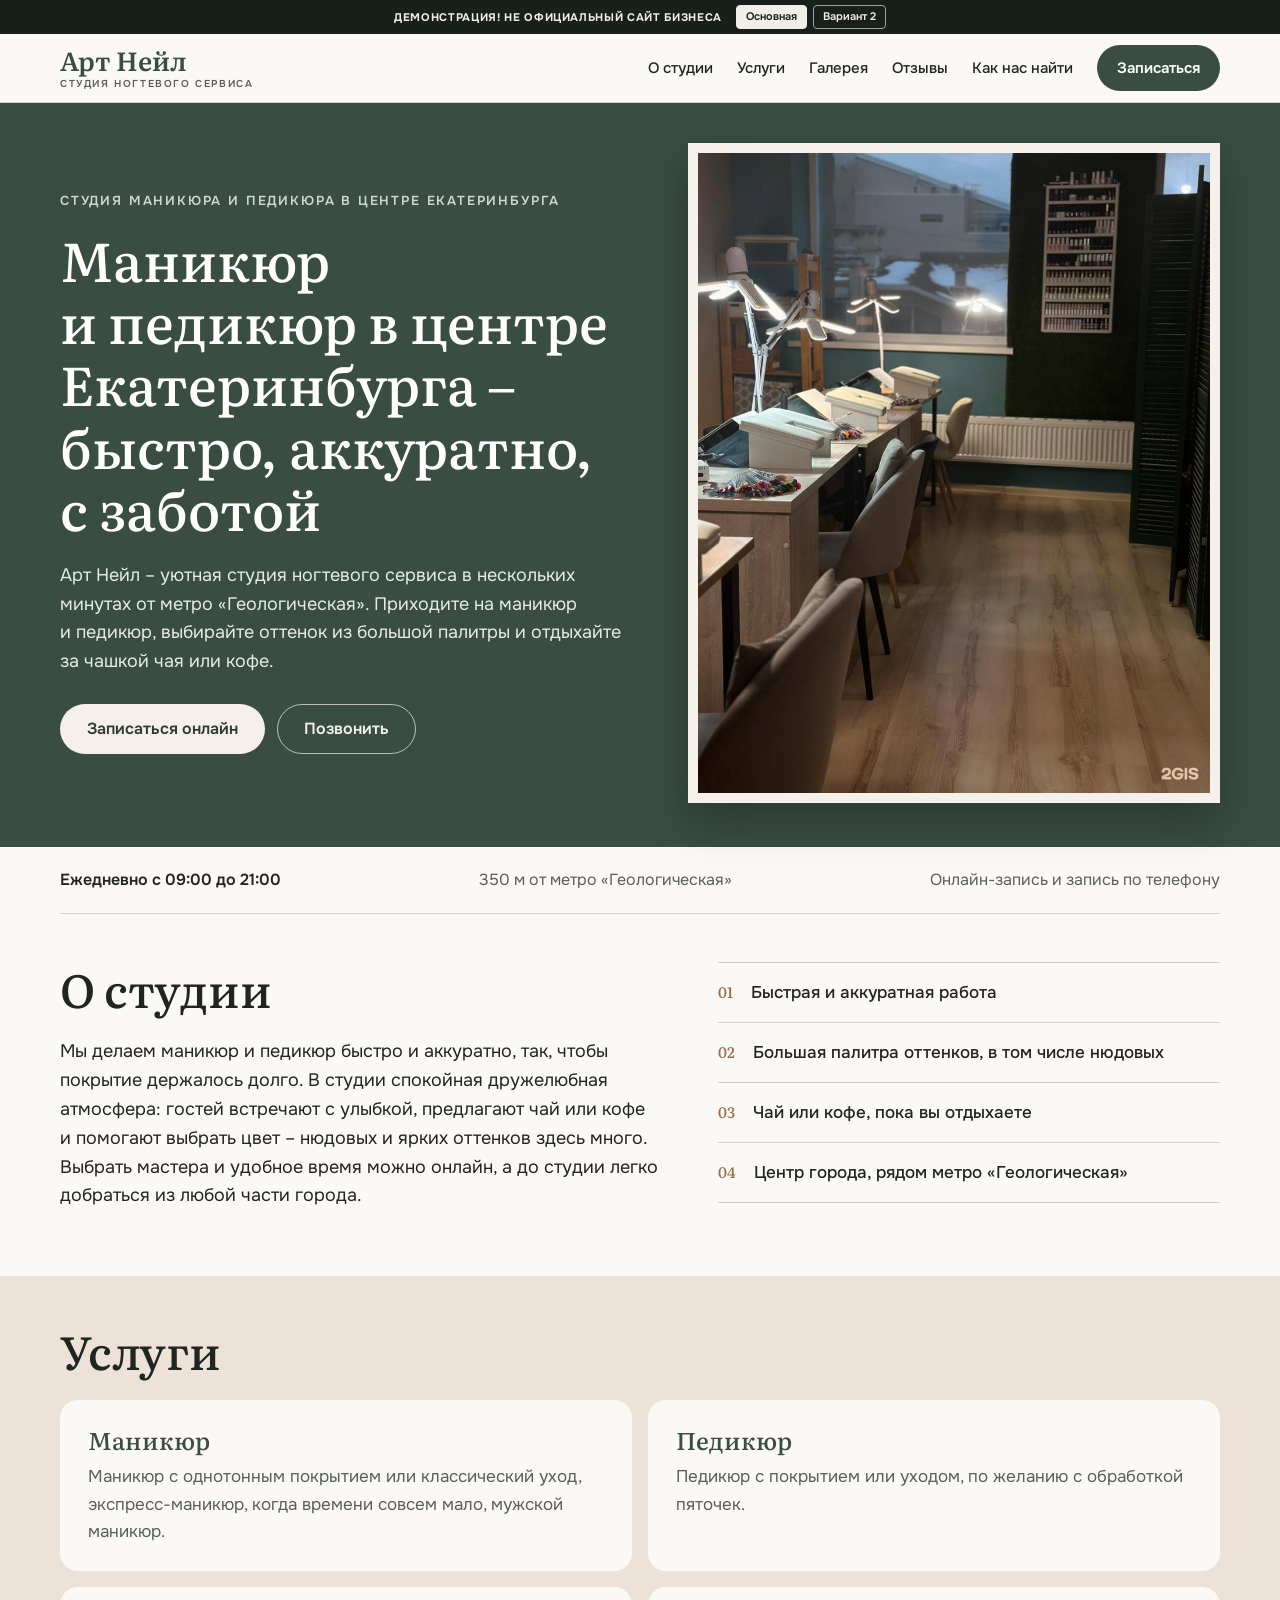
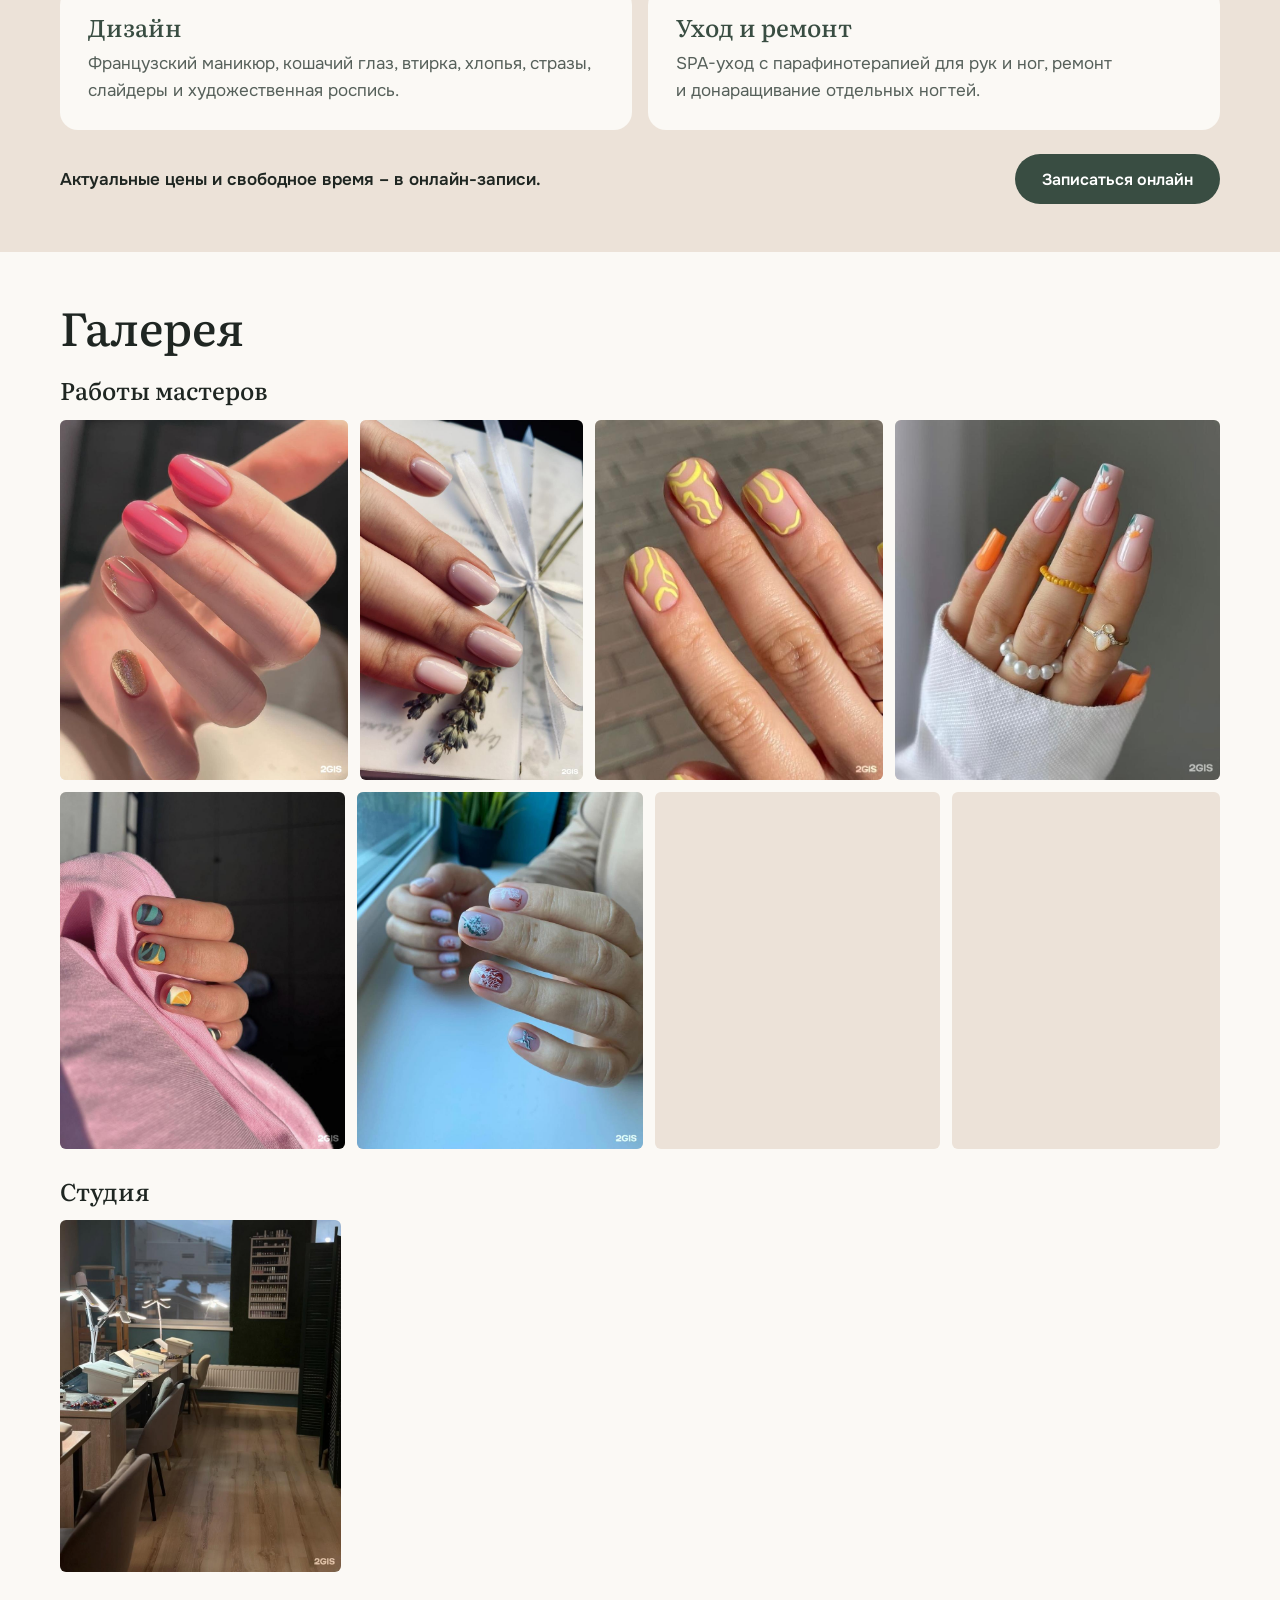
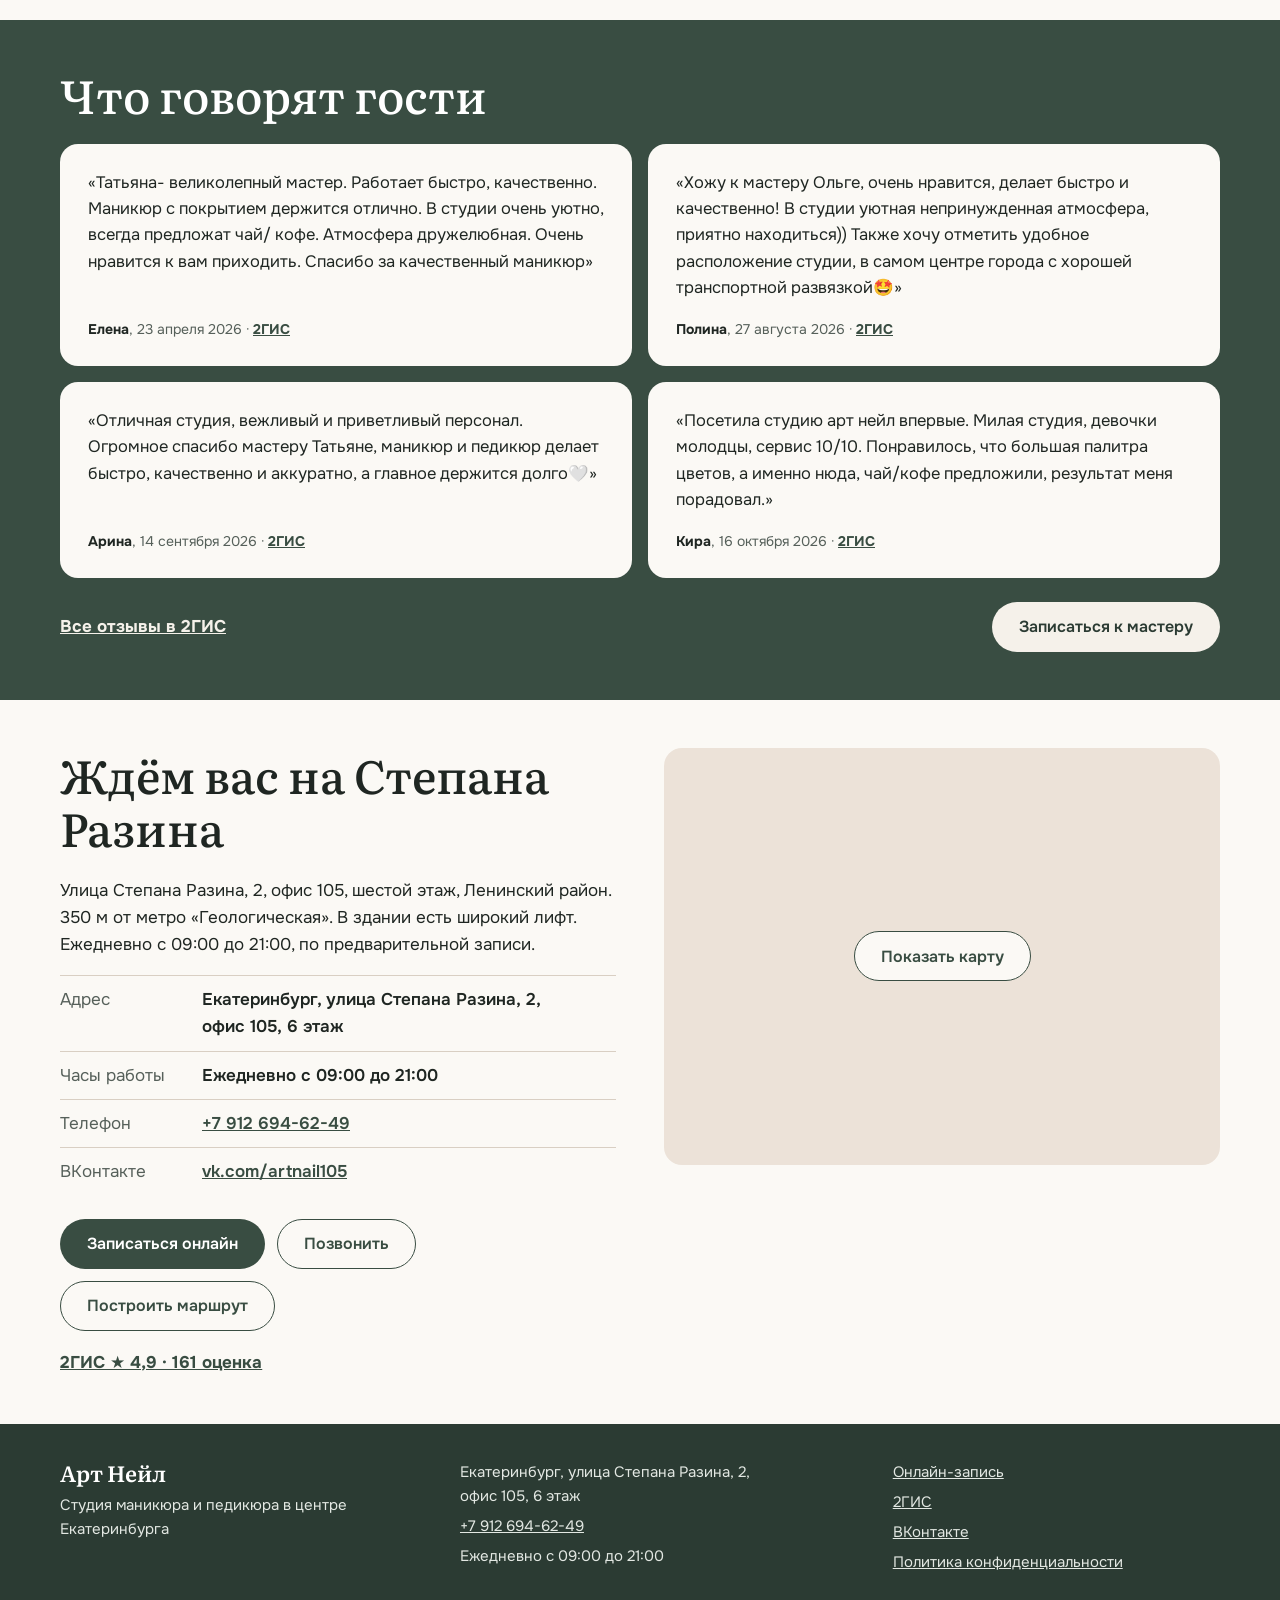
==== index.html @ a7ad19e9 "Demo site" ====
<!doctype html>
<html lang="ru">
<head>
<meta charset="utf-8">
<meta name="viewport" content="width=device-width, initial-scale=1.0">
<meta name="robots" content="noindex, nofollow">
<title>Арт Нейл · студия маникюра и педикюра в центре Екатеринбурга</title>
<meta name="description" content="Арт Нейл · студия маникюра и педикюра на улице Степана Разина, 2 в Екатеринбурге, рядом с метро «Геологическая». Онлайн-запись, ежедневно с 09:00 до 21:00.">
<meta name="theme-color" content="#394d42">
<link rel="icon" sizes="any" href="logos/favicon.ico">
<link rel="icon" type="image/png" sizes="32x32" href="logos/favicon-32x32.png">
<link rel="apple-touch-icon" sizes="180x180" href="logos/apple-touch-icon.png">
<link rel="preload" href="fonts/literata.woff2" as="font" type="font/woff2" crossorigin>
<link rel="preload" href="fonts/onest.woff2" as="font" type="font/woff2" crossorigin>
<link rel="stylesheet" href="css/fonts.css">
<link rel="stylesheet" href="css/styles.css">
</head>
<body class="pg-main">
<div class="strip" id="strip"><p class="strip-t">ДЕМОНСТРАЦИЯ! НЕ ОФИЦИАЛЬНЫЙ САЙТ БИЗНЕСА</p><nav class="strip-sw" aria-label="Версии сайта"><a class="strip-v" href="./" aria-current="page"><span class="full">Основная</span><span class="short" aria-hidden="true">1</span><span class="vh">Основная</span></a><a class="strip-v" href="./v2/"><span class="full">Вариант 2</span><span class="short" aria-hidden="true">2</span><span class="vh">Вариант 2</span></a></nav></div>
<header class="head" id="head"><div class="head-in">
<a class="brand" href="./" aria-label="Арт Нейл, на главную"><span class="brand-n">Арт Нейл</span><span class="brand-s">студия ногтевого сервиса</span></a>
<nav class="menu" aria-label="Разделы"><ul><li><a href="#about">О&nbsp;студии</a></li><li><a href="#services">Услуги</a></li><li><a href="#gallery">Галерея</a></li><li><a href="#reviews">Отзывы</a></li><li><a href="#contacts">Как нас найти</a></li></ul></nav>
<a class="head-cta" href="https://n218706.yclients.ru/" target="_blank" rel="noopener">Записаться</a>
<button class="tog" type="button" aria-controls="sheet" aria-expanded="false" aria-label="Открыть меню"><span></span><span></span><span></span></button>
</div></header>
<div class="sheet" id="sheet" hidden><nav aria-label="Меню"><ul><li><a href="#about">О&nbsp;студии</a></li><li><a href="#services">Услуги</a></li><li><a href="#gallery">Галерея</a></li><li><a href="#reviews">Отзывы</a></li><li><a href="#contacts">Как нас найти</a></li></ul></nav>
<p class="sheet-nap">Екатеринбург, улица Степана Разина,&nbsp;2, офис&nbsp;105,&nbsp;6&nbsp;этаж<br><a href="tel:+79126946249">+7 912 694-62-49</a></p></div>
<main id="main">
<section class="hero"><div class="wrap hero-g">
<div class="hero-t">
<p class="eyebrow">Студия маникюра и&nbsp;педикюра в&nbsp;центре Екатеринбурга</p>
<h1>Маникюр и&nbsp;педикюр в&nbsp;центре Екатеринбурга&nbsp;– быстро, аккуратно, с&nbsp;заботой</h1>
<p class="lead">Арт Нейл&nbsp;– уютная студия ногтевого сервиса в&nbsp;нескольких минутах от&nbsp;метро «Геологическая». Приходите на&nbsp;маникюр и&nbsp;педикюр, выбирайте оттенок из&nbsp;большой палитры и&nbsp;отдыхайте за&nbsp;чашкой чая или кофе.</p>
<div class="btns"><a class="btn btn-cream" href="https://n218706.yclients.ru/" target="_blank" rel="noopener">Записаться онлайн</a><a class="btn btn-ghost" href="tel:+79126946249">Позвонить</a></div>
</div>
<figure class="hero-ph"><img src="images/interior-01.jpg" width="880" height="1100" alt="Зал студии: рабочие места мастеров, лампы и стеллаж с лаками" decoding="async"></figure>
</div></section>
<ul class="facts wrap"><li><b class="nw">Ежедневно с 09:00 до 21:00</b></li><li>350&nbsp;м&nbsp;от&nbsp;метро «Геологическая»</li><li>Онлайн-запись и&nbsp;запись по&nbsp;телефону</li></ul>
<section class="sec about"><div class="wrap about-g">
<div><h2 id="about" class="fx">О&nbsp;студии</h2><p class="fx about-t">Мы делаем маникюр и&nbsp;педикюр быстро и&nbsp;аккуратно, так, чтобы покрытие держалось долго. В&nbsp;студии спокойная дружелюбная атмосфера: гостей встречают с&nbsp;улыбкой, предлагают чай или кофе и&nbsp;помогают выбрать цвет&nbsp;– нюдовых и&nbsp;ярких оттенков здесь много. Выбрать мастера и&nbsp;удобное время можно онлайн, а&nbsp;до&nbsp;студии легко добраться из&nbsp;любой части города.</p></div>
<ol class="pts"><li class="fx"><span class="pt-n">01</span>Быстрая и&nbsp;аккуратная работа</li><li class="fx"><span class="pt-n">02</span>Большая палитра оттенков, в&nbsp;том числе нюдовых</li><li class="fx"><span class="pt-n">03</span>Чай или кофе, пока вы&nbsp;отдыхаете</li><li class="fx"><span class="pt-n">04</span>Центр города, рядом&nbsp;метро «Геологическая»</li></ol></div></section>
<section class="sec serv"><div class="wrap">
<h2 id="services" class="fx">Услуги</h2>
<div class="svcs"><div class="svc fx"><h3>Маникюр</h3><p>Маникюр с&nbsp;однотонным покрытием или классический уход, экспресс-маникюр, когда времени совсем мало, мужской маникюр.</p></div><div class="svc fx"><h3>Педикюр</h3><p>Педикюр с&nbsp;покрытием или уходом, по&nbsp;желанию с&nbsp;обработкой пяточек.</p></div><div class="svc fx"><h3>Дизайн</h3><p>Французский маникюр, кошачий глаз, втирка, хлопья, стразы, слайдеры и&nbsp;художественная роспись.</p></div><div class="svc fx"><h3>Уход и&nbsp;ремонт</h3><p>SPA-уход с&nbsp;парафинотерапией для рук и&nbsp;ног, ремонт и&nbsp;донаращивание отдельных ногтей.</p></div></div>
<div class="serv-end fx"><p>Актуальные цены и&nbsp;свободное время&nbsp;– в&nbsp;онлайн-записи.</p><a class="btn btn-main" href="https://n218706.yclients.ru/" target="_blank" rel="noopener">Записаться онлайн</a></div>
</div></section>
<section class="sec gal"><div class="wrap">
<h2 id="gallery" class="fx">Галерея</h2>
<h3 class="sub fx">Работы мастеров</h3>
<div class="jg"><div class="jg-row fx"><div class="jg-pair"><figure class="jg-i" style="--ar:0.8000"><img src="images/work-01.jpg" width="880" height="1100" alt="Розовый маникюр с золотыми блёстками на одном ногте" loading="lazy" decoding="async"></figure><figure class="jg-i" style="--ar:0.6182"><img src="images/work-02.jpg" width="680" height="1100" alt="Нюдовый маникюр, рядом книга, лаванда и белая лента" loading="lazy" decoding="async"></figure></div><div class="jg-pair"><figure class="jg-i" style="--ar:0.8007"><img src="images/work-03.jpg" width="675" height="843" alt="Нюдовый маникюр с жёлтыми волнистыми линиями" loading="lazy" decoding="async"></figure><figure class="jg-i" style="--ar:0.9026"><img src="images/work-04.jpg" width="880" height="975" alt="Нюдовый маникюр с оранжевыми акцентами и белыми цветами" loading="lazy" decoding="async"></figure></div></div><div class="jg-row fx"><div class="jg-pair"><figure class="jg-i" style="--ar:0.8000"><img src="images/work-05.jpg" width="880" height="1100" alt="Короткие ногти с бирюзово-жёлтым абстрактным рисунком" loading="lazy" decoding="async"></figure><figure class="jg-i" style="--ar:0.8000"><img src="images/work-06.jpg" width="880" height="1100" alt="Нюдовый маникюр со слайдерами в белых, красных и бирюзовых тонах" loading="lazy" decoding="async"></figure></div><div class="jg-pair"><figure class="jg-i" style="--ar:0.8000"><img src="images/work-07.jpg" width="880" height="1100" alt="Миндалевидные ногти с бирюзовыми волнами" loading="lazy" decoding="async"></figure><figure class="jg-i" style="--ar:0.7500"><img src="images/work-08.jpg" width="825" height="1100" alt="Бордовый гель-лак с золотой фольгой" loading="lazy" decoding="async"></figure></div></div></div>
<h3 class="sub fx">Студия</h3>
<div class="tiles"><figure class="tile fx"><img src="images/interior-01.jpg" width="880" height="1100" alt="Зал студии: рабочие места мастеров, лампы и стеллаж с лаками" loading="lazy" decoding="async"></figure><figure class="tile fx"><img src="images/interior-02.jpg" width="880" height="1100" alt="Рабочее место мастера: вытяжка, подлокотник и палитра оттенков" loading="lazy" decoding="async"></figure><figure class="tile fx"><img src="images/interior-03.jpg" width="880" height="1100" alt="Лампа для сушки покрытия на деревянном столе" loading="lazy" decoding="async"></figure><figure class="tile fx"><img src="images/interior-04.jpg" width="880" height="1100" alt="Рабочий стол мастера с подлокотниками и вытяжкой" loading="lazy" decoding="async"></figure></div>
</div></section>
<section class="sec revs"><div class="wrap">
<h2 id="reviews" class="fx">Что говорят гости</h2>
<div class="quotes"><figure class="quote fx"><blockquote>«Татьяна- великолепный мастер. Работает быстро, качественно. Маникюр с покрытием держится отлично. В студии очень уютно, всегда предложат чай/ кофе. Атмосфера дружелюбная. Очень нравится к вам приходить. Спасибо за качественный маникюр»</blockquote><figcaption><b>Елена</b>, 23 апреля 2026 · <a href="https://2gis.ru/ekaterinburg/firm/70000001037538937/tab/reviews" target="_blank" rel="noopener">2ГИС</a></figcaption></figure><figure class="quote fx"><blockquote>«Хожу к мастеру Ольге, очень нравится, делает быстро и качественно! В студии уютная непринужденная атмосфера, приятно находиться)) Также хочу отметить удобное расположение студии, в самом центре города с хорошей транспортной развязкой🤩»</blockquote><figcaption><b>Полина</b>, 27 августа 2026 · <a href="https://2gis.ru/ekaterinburg/firm/70000001037538937/tab/reviews" target="_blank" rel="noopener">2ГИС</a></figcaption></figure><figure class="quote fx"><blockquote>«Отличная студия, вежливый и приветливый персонал. Огромное спасибо мастеру Татьяне, маникюр и педикюр делает быстро, качественно и аккуратно, а главное держится долго🤍»</blockquote><figcaption><b>Арина</b>, 14 сентября 2026 · <a href="https://2gis.ru/ekaterinburg/firm/70000001037538937/tab/reviews" target="_blank" rel="noopener">2ГИС</a></figcaption></figure><figure class="quote fx"><blockquote>«Посетила студию арт нейл впервые. Милая студия, девочки молодцы, сервис 10/10. Понравилось, что большая палитра цветов, а именно нюда, чай/кофе предложили, результат меня порадовал.»</blockquote><figcaption><b>Кира</b>, 16 октября 2026 · <a href="https://2gis.ru/ekaterinburg/firm/70000001037538937/tab/reviews" target="_blank" rel="noopener">2ГИС</a></figcaption></figure></div>
<div class="revs-end fx"><p><a href="https://2gis.ru/ekaterinburg/firm/70000001037538937/tab/reviews" target="_blank" rel="noopener">Все отзывы в&nbsp;2ГИС</a></p><a class="btn btn-main" href="https://n218706.yclients.ru/" target="_blank" rel="noopener">Записаться к&nbsp;мастеру</a></div>
</div></section>
<section class="sec cont last"><div class="wrap cont-g">
<div class="cont-t"><h2 id="contacts">Ждём вас на&nbsp;Степана Разина</h2>
<p class="fx">Улица Степана Разина,&nbsp;2, офис&nbsp;105, шестой этаж, Ленинский район. 350&nbsp;м&nbsp;от&nbsp;метро «Геологическая». В&nbsp;здании есть широкий лифт.<br>Ежедневно с&nbsp;09:00&nbsp;до&nbsp;21:00, по&nbsp;предварительной записи.</p>
<dl class="nap fx"><div><dt>Адрес</dt><dd>Екатеринбург, улица Степана Разина,&nbsp;2, офис&nbsp;105,&nbsp;6&nbsp;этаж</dd></div><div><dt>Часы работы</dt><dd class="nw">Ежедневно с 09:00 до 21:00</dd></div><div><dt>Телефон</dt><dd><a href="tel:+79126946249">+7 912 694-62-49</a></dd></div><div><dt>ВКонтакте</dt><dd><a href="https://vk.com/artnail105" target="_blank" rel="noopener">vk.com/artnail105</a></dd></div></dl>
<div class="btns fx"><a class="btn btn-main" href="https://n218706.yclients.ru/" target="_blank" rel="noopener">Записаться онлайн</a><a class="btn btn-line" href="tel:+79126946249">Позвонить</a><a class="btn btn-line" href="https://yandex.ru/maps/?rtext=~56.824841%2C60.606775&amp;rtt=auto" target="_blank" rel="noopener">Построить маршрут</a></div>
<p class="rate fx"><a href="https://2gis.ru/ekaterinburg/firm/70000001037538937" target="_blank" rel="noopener">2ГИС ★&nbsp;4,9 · 161&nbsp;оценка</a></p></div>
<div class="mapbox fx" id="mapbox"><button class="map-load" type="button" data-src="https://yandex.ru/map-widget/v1/?ll=60.606775%2C56.824841&amp;z=17&amp;pt=60.606775%2C56.824841">Показать карту</button><noscript><a class="map-load" href="https://yandex.ru/maps/?pt=60.606775,56.824841&amp;z=17" target="_blank" rel="noopener">Открыть карту</a></noscript></div>
</div></section>
</main>
<footer class="foot" id="foot"><div class="wrap foot-g">
<div><p class="foot-n">Арт Нейл</p><p>Студия маникюра и&nbsp;педикюра в&nbsp;центре Екатеринбурга</p></div>
<div><p>Екатеринбург, улица Степана Разина,&nbsp;2, офис&nbsp;105,&nbsp;6&nbsp;этаж</p><p><a href="tel:+79126946249">+7 912 694-62-49</a></p><p class="nw">Ежедневно с 09:00 до 21:00</p></div>
<ul class="foot-l"><li><a href="https://n218706.yclients.ru/" target="_blank" rel="noopener">Онлайн-запись</a></li><li><a href="https://2gis.ru/ekaterinburg/firm/70000001037538937" target="_blank" rel="noopener">2ГИС</a></li><li><a href="https://vk.com/artnail105" target="_blank" rel="noopener">ВКонтакте</a></li><li><a href="privacy/">Политика конфиденциальности</a></li></ul>
</div></footer>
<script src="js/site.js" defer></script>
</body>
</html>
---- css/fonts.css ----
@font-face{font-family:"Literata";src:url("../fonts/literata.woff2") format("woff2");font-weight:400 600;font-display:swap}
@font-face{font-family:"Onest";src:url("../fonts/onest.woff2") format("woff2");font-weight:100 900;font-display:swap}
---- css/styles.css ----
:root{--green:#394d42;--green-d:#2b3b33;--ink:#1f2622;--mut:#56605a;--cream:#f5f1ea;--milk:#fbf9f5;--nude:#ece2d8;--line:#d9cfc3;--serif:"Literata",Georgia,serif;--sans:"Onest",system-ui,sans-serif;--top:calc(var(--strip-h,30px) + var(--head-h,68px))}
*,*::before,*::after{box-sizing:border-box}
html{-webkit-text-size-adjust:100%;scroll-behavior:auto}
body{margin:0;padding-top:var(--top);font:400 17px/1.6 var(--sans);color:var(--ink);background:var(--milk)}
img{display:block;max-width:100%;height:auto}
a{color:inherit}
:focus-visible{outline:3px solid #b5651d;outline-offset:3px}
h1,h2,h3{font-family:var(--serif);font-weight:500;line-height:1.15;margin:0 0 .5em;overflow-wrap:break-word}
h2{font-size:clamp(30px,4.4vw,46px)}
h2[id]{scroll-margin-top:calc(var(--top) + 16px)}
p{margin:0 0 1em}
.wrap{width:min(1160px,100% - 48px);margin:0 auto}
.nw{white-space:nowrap}
.vh{position:absolute!important;width:1px;height:1px;overflow:hidden;clip:rect(0 0 0 0);white-space:nowrap}
.fx{transition:opacity .7s ease}
.js .fx{opacity:0}.js .fx.on{opacity:1}
@media(prefers-reduced-motion:reduce){.fx{transition:none}}
/* demo strip */
.strip{position:fixed;top:0;left:0;right:0;z-index:60;display:flex;align-items:center;justify-content:center;gap:14px;padding:5px 12px;background:#17201b;color:#f1eee7}
.strip-t{margin:0;font:700 11px/1.35 var(--sans);letter-spacing:.06em;text-transform:uppercase;text-align:center}
.strip-sw{display:flex;gap:6px;flex:0 0 auto}
.strip-v{display:inline-flex;align-items:center;justify-content:center;min-width:24px;min-height:24px;padding:2px 9px;border:1px solid #9aa79f;border-radius:4px;font:600 11px/1.2 var(--sans);text-decoration:none;color:#f1eee7}
.strip-v[aria-current]{background:#f1eee7;color:#17201b;border-color:#f1eee7}
.strip-v .short,.strip-v .vh{display:none}
@media(max-width:600px){.strip{gap:8px;padding:4px 8px}.strip-t{text-align:left}.strip-v .full{display:none}.strip-v .short{display:inline}.strip-v .vh{display:block}}
/* header */
.head{position:fixed;top:var(--strip-h,30px);left:0;right:0;z-index:50;background:var(--milk);border-bottom:1px solid var(--line)}
.head-in{width:min(1160px,100% - 48px);margin:0 auto;display:flex;align-items:center;gap:24px;min-height:68px}
.brand{display:flex;flex-direction:column;text-decoration:none;color:var(--green);line-height:1;flex:0 0 auto}
.brand-n{font:600 26px/1 var(--serif)}
.brand-s{font:600 10px/1 var(--sans);letter-spacing:.16em;text-transform:uppercase;margin-top:6px;color:var(--mut)}
.menu{margin-left:auto}
.menu ul{display:flex;gap:24px;list-style:none;margin:0;padding:0}
.menu a{display:inline-block;padding:10px 0;text-decoration:none;font-weight:500;font-size:15px}
.menu a:hover{color:var(--green)}
.head-cta{flex:0 0 auto;display:inline-flex;align-items:center;min-height:46px;padding:0 20px;border-radius:999px;background:var(--green);color:#fff;text-decoration:none;font-weight:600;font-size:15px}
.head-cta:hover{background:var(--green-d)}
.tog{display:none;flex:0 0 48px;width:48px;height:48px;padding:0;border:0;background:transparent;cursor:pointer;position:relative}
.tog span{position:absolute;left:11px;width:26px;height:2px;background:var(--ink);border-radius:2px;transition:transform .2s,opacity .2s}
.tog span:nth-child(1){top:16px}.tog span:nth-child(2){top:23px}.tog span:nth-child(3){top:30px}
.tog[aria-expanded="true"] span:nth-child(1){transform:translateY(7px) rotate(45deg)}
.tog[aria-expanded="true"] span:nth-child(2){opacity:0}
.tog[aria-expanded="true"] span:nth-child(3){transform:translateY(-7px) rotate(-45deg)}
.sheet{position:fixed;top:var(--top);left:0;right:0;bottom:0;z-index:45;background:var(--milk);overflow:auto;padding:12px 24px 28px;display:flex;flex-direction:column}
.sheet[hidden]{display:none}
.sheet ul{list-style:none;margin:0;padding:0}
.sheet li a{display:flex;align-items:center;min-height:52px;border-bottom:1px solid var(--line);text-decoration:none;font:500 22px/1.2 var(--serif);color:var(--ink)}
.sheet-nap{margin:auto 0 0;padding-top:24px;color:var(--mut);font-size:15px}
.sheet-nap a{color:var(--green);font-weight:600}
@media(max-width:960px){.menu{display:none}.tog{display:block}.head-cta{margin-left:auto}}
@media(max-width:420px){.head-in{gap:8px;width:calc(100% - 28px)}.brand-n{font-size:22px}.brand-s{font-size:8.5px;letter-spacing:.1em}.head-cta{padding:0 14px;font-size:14px;min-height:44px}}
@media(max-width:340px){.brand-s{display:none}}
/* buttons */
.btns{display:flex;flex-wrap:wrap;gap:12px}
.btn{display:inline-flex;align-items:center;justify-content:center;min-height:50px;padding:0 26px;border-radius:999px;font-weight:600;font-size:16px;text-decoration:none;border:1.5px solid transparent;text-align:center}
.btn-main{background:var(--green);color:#fff}.btn-main:hover{background:var(--green-d)}
.btn-line{border-color:var(--green);color:var(--green)}.btn-line:hover{background:var(--green);color:#fff}
.btn-cream{background:var(--cream);color:var(--green-d)}.btn-cream:hover{background:#fff}
.btn-ghost{border-color:rgba(245,241,234,.7);color:var(--cream)}.btn-ghost:hover{background:rgba(245,241,234,.12)}
/* hero */
.hero{background:var(--green);color:var(--cream)}
.hero-g{display:grid;grid-template-columns:1fr auto;gap:56px;align-items:center;padding:40px 0 44px}
.eyebrow{font:600 13px/1.4 var(--sans);letter-spacing:.14em;text-transform:uppercase;color:#cfd8d0;margin-bottom:18px}
.hero h1{font-size:clamp(32px,4.3vw,54px);color:#fff;margin-bottom:22px}
.lead{font-size:18px;max-width:34em;color:#e7ebe6;margin-bottom:28px}
.hero-ph{margin:0;padding:10px;background:var(--cream);box-shadow:0 18px 40px rgba(0,0,0,.25)}
.hero-ph img{height:min(calc(100vh - var(--top) - 104px),640px);width:auto;max-width:none}
.facts{list-style:none;display:flex;justify-content:space-between;gap:12px 28px;flex-wrap:wrap;padding:20px 0;margin:0 auto;border-bottom:1px solid var(--line);font-size:16px;color:var(--mut)}
.facts b{color:var(--ink);font-weight:600}
@media(max-width:900px){.hero-g{grid-template-columns:1fr;gap:28px;padding:28px 0 32px}.hero-ph{justify-self:center;padding:8px}.hero-ph img{height:auto;width:auto;max-width:100%;max-height:calc(100vh - var(--top) - 40px)}.facts{flex-direction:column;justify-content:flex-start}.lead{font-size:17px}}
/* sections */
.sec{padding:48px 0}
.about-g{display:grid;grid-template-columns:1.2fr 1fr;gap:56px;align-items:start}
.about-t{font-size:18px}
.pts{list-style:none;margin:0;padding:0;border-top:1px solid var(--line)}
.pts li{display:flex;gap:18px;align-items:baseline;padding:16px 0;border-bottom:1px solid var(--line);font-weight:500}
.pt-n{font:500 15px/1 var(--serif);color:#9a6b45;flex:0 0 auto}
.serv{background:var(--nude)}
.svcs{display:grid;grid-template-columns:repeat(2,1fr);gap:16px}
.svc{background:var(--milk);border-radius:18px;padding:26px 28px}
.svc h3{font-size:24px;color:var(--green);margin-bottom:.4em}
.svc p{margin:0;color:var(--mut)}
.serv-end{display:flex;flex-wrap:wrap;align-items:center;justify-content:space-between;gap:16px;margin-top:24px}
.serv-end p{margin:0;font-weight:600}
.sub{font-size:24px;margin:28px 0 16px}
.gal h2+.sub{margin-top:4px}
.jg{display:flex;flex-direction:column;gap:12px}
.jg-row{display:flex;gap:12px}
.jg-pair{display:contents}
.jg-i{margin:0;flex:var(--ar) 1 0;aspect-ratio:var(--ar);background:var(--nude);overflow:hidden;border-radius:6px}
.jg-i img{width:100%;height:100%;object-fit:contain}
.tiles{display:grid;grid-template-columns:repeat(4,1fr);gap:12px}
.tile{margin:0;aspect-ratio:4/5;overflow:hidden;border-radius:6px}
.tile img{width:100%;height:100%;object-fit:contain}
@media(max-width:760px){.jg-row{flex-direction:column}.jg-pair{display:flex;gap:12px}.tiles{grid-template-columns:repeat(2,1fr)}}
.revs{background:var(--green);color:var(--cream)}
.revs h2{color:#fff}
.quotes{display:grid;grid-template-columns:repeat(2,1fr);gap:16px}
.quote{margin:0;background:var(--milk);color:var(--ink);border-radius:18px;padding:26px 28px;display:flex;flex-direction:column}
.quote blockquote{margin:0 0 16px;font-size:16.5px}
.quote figcaption{margin-top:auto;font-size:14px;color:var(--mut)}
.quote figcaption b{color:var(--ink)}
.quote a,.revs-end a:not(.btn){color:inherit;font-weight:700}
.quote a{color:var(--green)}
.revs-end{display:flex;flex-wrap:wrap;align-items:center;justify-content:space-between;gap:16px;margin-top:24px}
.revs-end p{margin:0}
.revs .btn-main{background:var(--cream);color:var(--green-d)}
.cont-g{display:grid;grid-template-columns:1fr 1fr;gap:48px;align-items:start}
.nap{margin:0 0 24px}
.nap div{display:grid;grid-template-columns:130px 1fr;gap:12px;padding:10px 0;border-top:1px solid var(--line)}
.nap dt{color:var(--mut)}.nap dd{margin:0;font-weight:600}
.nap a{color:var(--green)}
.rate{margin:18px 0 0}.rate a{color:var(--green);font-weight:700}
.mapbox{position:relative;aspect-ratio:4/3;border-radius:18px;overflow:hidden;background:var(--nude);display:grid;place-items:center}
.mapbox iframe{position:absolute;inset:0;width:100%;height:100%;border:0}
.map-load{min-height:50px;padding:0 26px;border-radius:999px;border:1.5px solid var(--green);background:var(--milk);color:var(--green);font:600 16px var(--sans);cursor:pointer;display:inline-flex;align-items:center;text-decoration:none}
.last{padding-bottom:48px;min-height:calc(100vh - var(--top) - var(--ft,200px))}
@media(max-width:900px){.about-g,.cont-g{grid-template-columns:1fr;gap:28px}.svcs,.quotes{grid-template-columns:1fr}}
@media(max-width:420px){.wrap{width:calc(100% - 32px)}.sec{padding:48px 0}.nap div{grid-template-columns:1fr;gap:2px}.btn{width:100%}.svc,.quote{padding:22px 20px}}
/* footer */
.foot{background:var(--green-d);color:#e3e8e3;padding:36px 0 32px;font-size:15px}
.foot-g{display:grid;grid-template-columns:1.1fr 1.2fr 1fr;gap:24px 40px}
.foot p{margin:0 0 6px}
.foot-n{font:600 22px/1.2 var(--serif);color:#fff}
.foot-l{list-style:none;margin:0;padding:0}
.foot-l li{margin-bottom:6px}
@media(max-width:760px){.foot-g{grid-template-columns:1fr}}
/* privacy / 404 */
.narrow{max-width:760px}
.h-plain{font-size:clamp(28px,6vw,42px)}
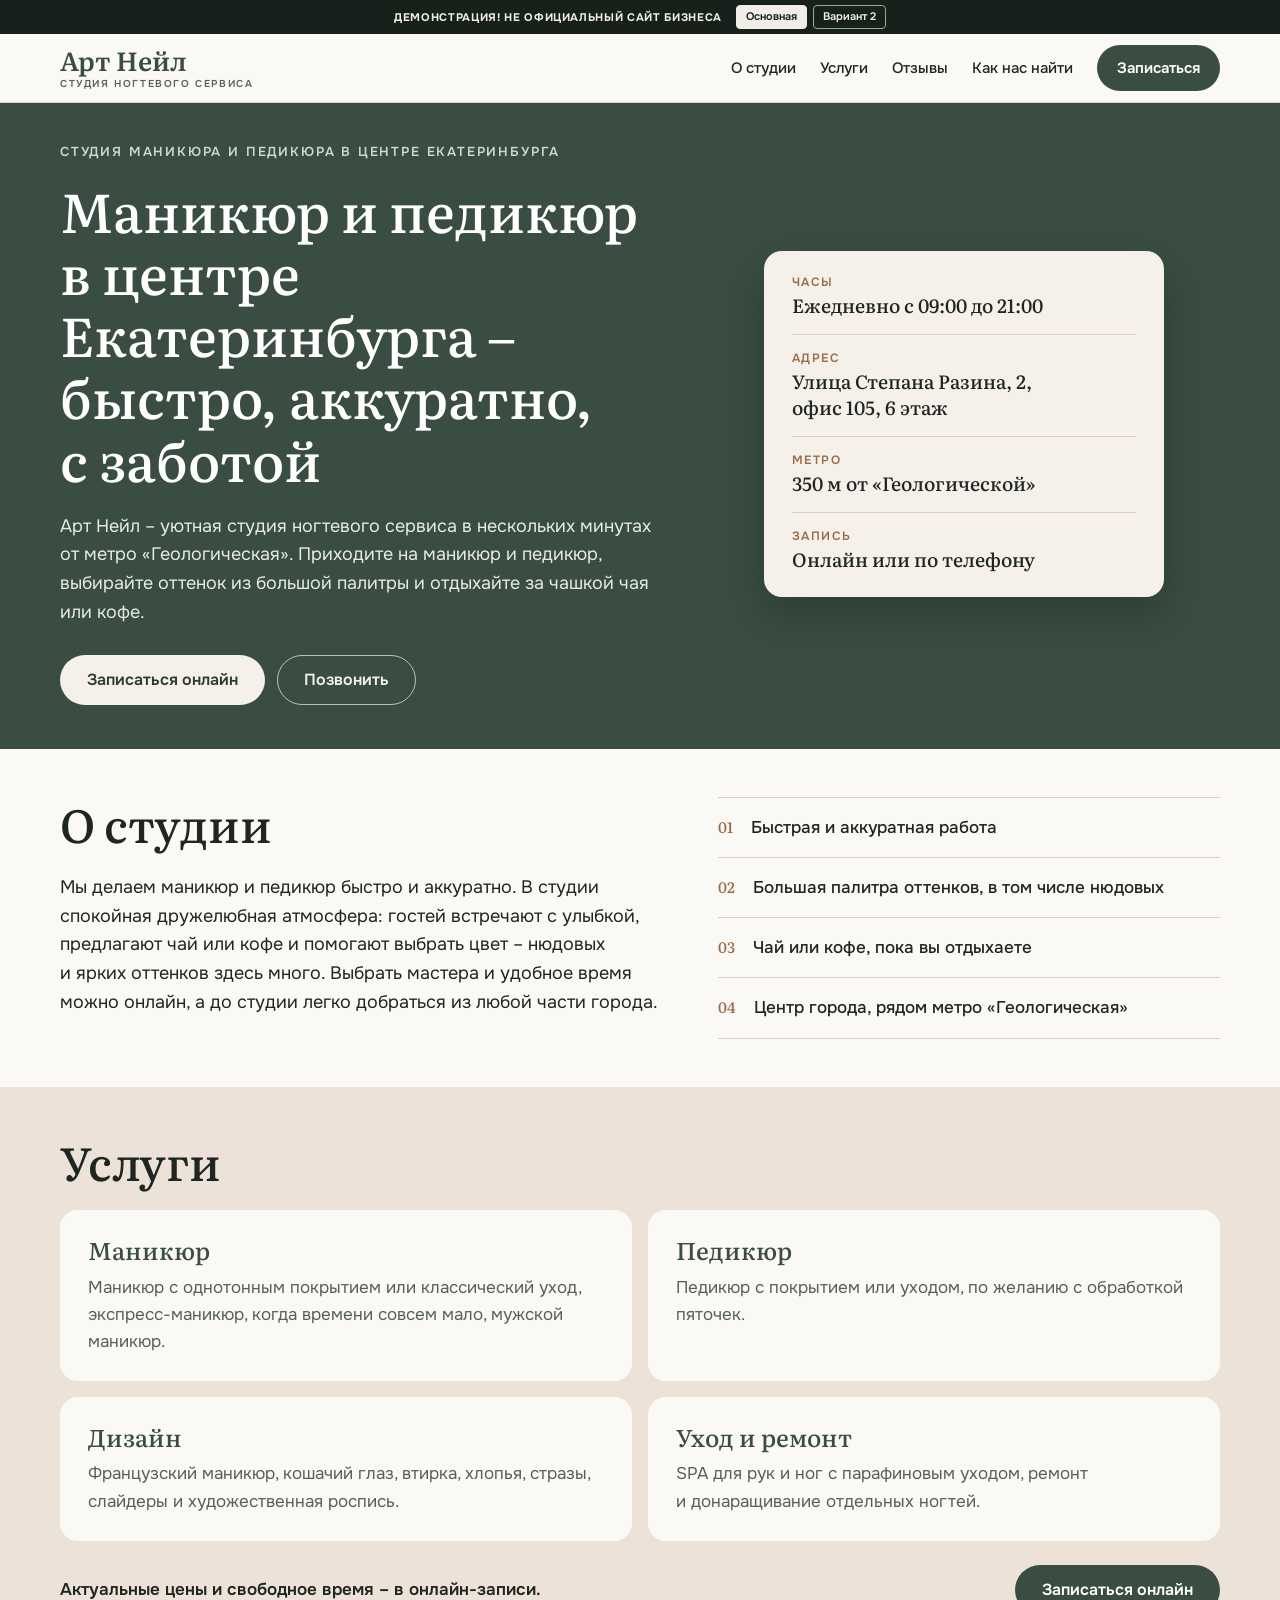
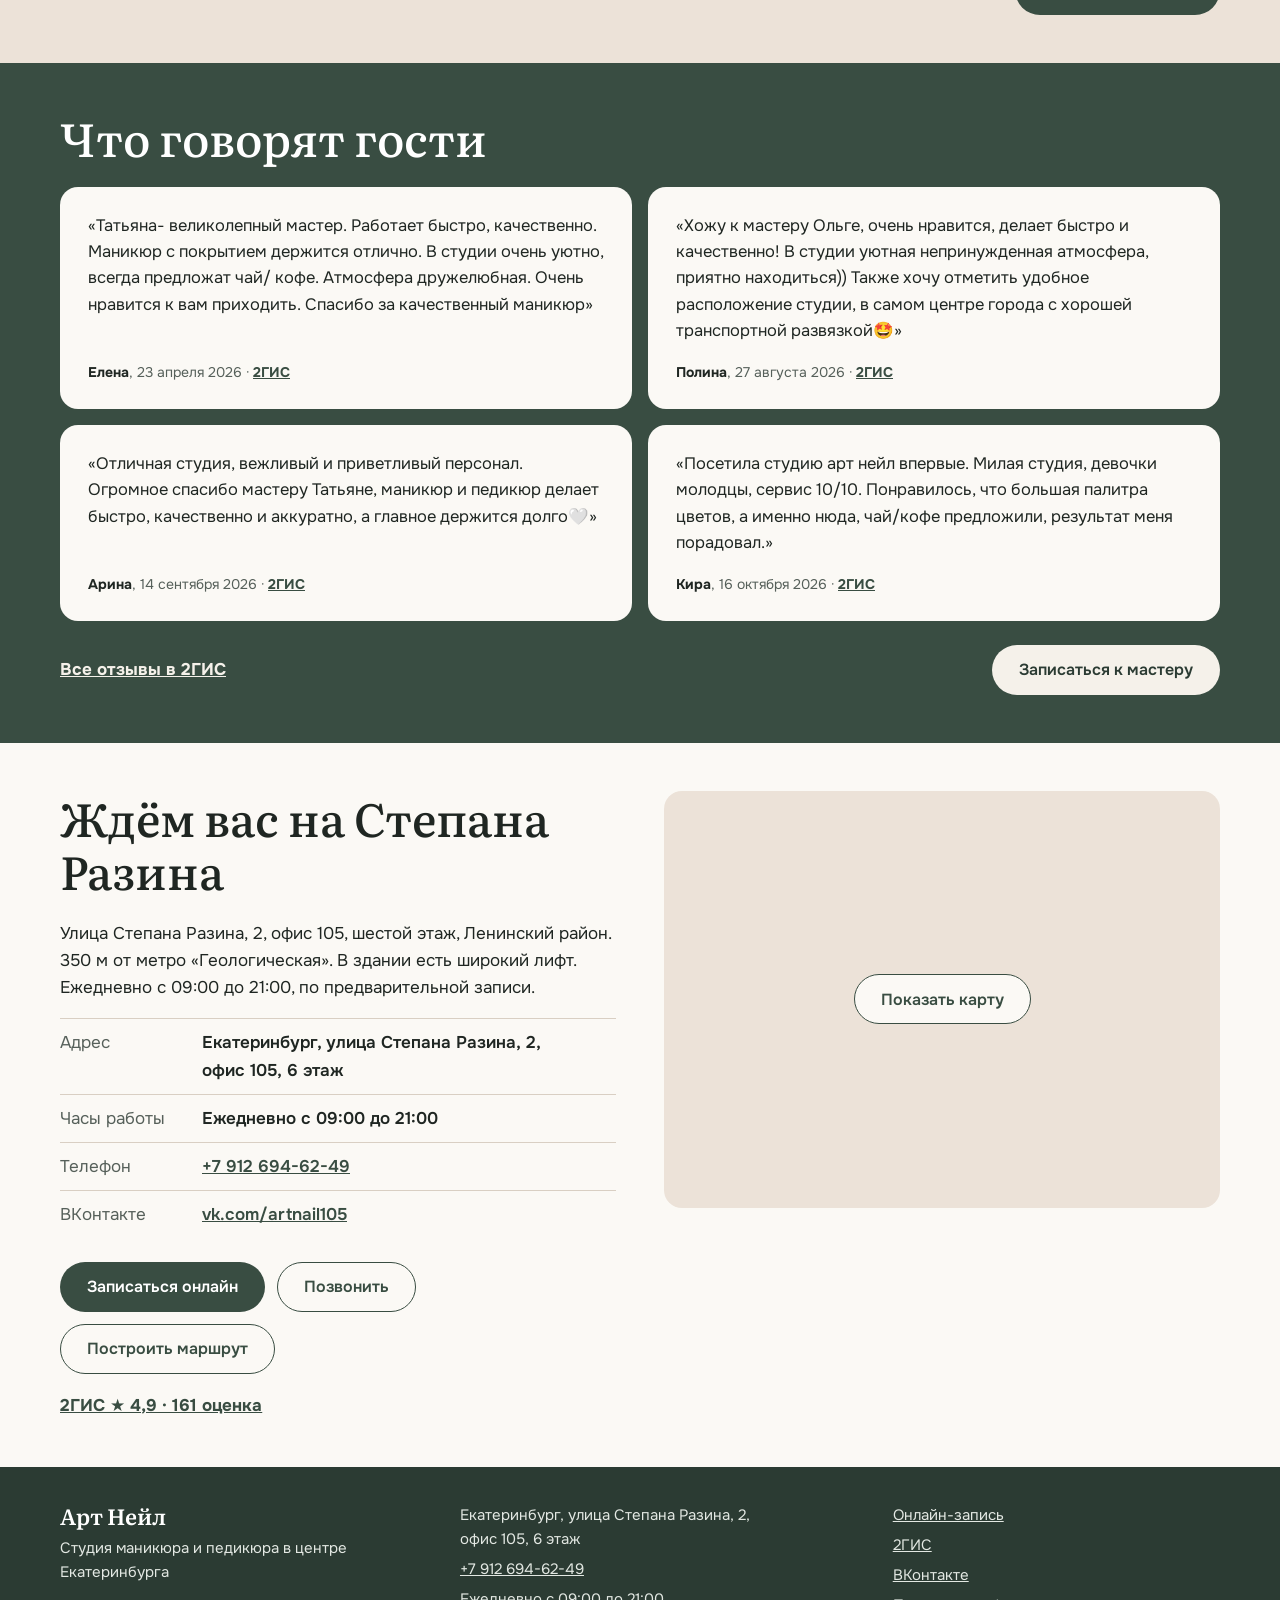
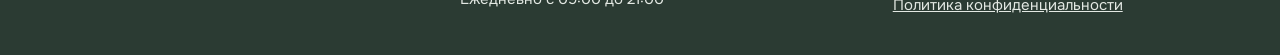
==== commit ef4cd6dd: "Demo site" ====
--- a/index.html
+++ b/index.html
@@ -19,11 +19,11 @@
 <div class="strip" id="strip"><p class="strip-t">ДЕМОНСТРАЦИЯ! НЕ ОФИЦИАЛЬНЫЙ САЙТ БИЗНЕСА</p><nav class="strip-sw" aria-label="Версии сайта"><a class="strip-v" href="./" aria-current="page"><span class="full">Основная</span><span class="short" aria-hidden="true">1</span><span class="vh">Основная</span></a><a class="strip-v" href="./v2/"><span class="full">Вариант 2</span><span class="short" aria-hidden="true">2</span><span class="vh">Вариант 2</span></a></nav></div>
 <header class="head" id="head"><div class="head-in">
 <a class="brand" href="./" aria-label="Арт Нейл, на главную"><span class="brand-n">Арт Нейл</span><span class="brand-s">студия ногтевого сервиса</span></a>
-<nav class="menu" aria-label="Разделы"><ul><li><a href="#about">О&nbsp;студии</a></li><li><a href="#services">Услуги</a></li><li><a href="#gallery">Галерея</a></li><li><a href="#reviews">Отзывы</a></li><li><a href="#contacts">Как нас найти</a></li></ul></nav>
+<nav class="menu" aria-label="Разделы"><ul><li><a href="#about">О&nbsp;студии</a></li><li><a href="#services">Услуги</a></li><li><a href="#reviews">Отзывы</a></li><li><a href="#contacts">Как нас найти</a></li></ul></nav>
 <a class="head-cta" href="https://n218706.yclients.ru/" target="_blank" rel="noopener">Записаться</a>
 <button class="tog" type="button" aria-controls="sheet" aria-expanded="false" aria-label="Открыть меню"><span></span><span></span><span></span></button>
 </div></header>
-<div class="sheet" id="sheet" hidden><nav aria-label="Меню"><ul><li><a href="#about">О&nbsp;студии</a></li><li><a href="#services">Услуги</a></li><li><a href="#gallery">Галерея</a></li><li><a href="#reviews">Отзывы</a></li><li><a href="#contacts">Как нас найти</a></li></ul></nav>
+<div class="sheet" id="sheet" hidden><nav aria-label="Меню"><ul><li><a href="#about">О&nbsp;студии</a></li><li><a href="#services">Услуги</a></li><li><a href="#reviews">Отзывы</a></li><li><a href="#contacts">Как нас найти</a></li></ul></nav>
 <p class="sheet-nap">Екатеринбург, улица Степана Разина,&nbsp;2, офис&nbsp;105,&nbsp;6&nbsp;этаж<br><a href="tel:+79126946249">+7 912 694-62-49</a></p></div>
 <main id="main">
 <section class="hero"><div class="wrap hero-g">
@@ -33,23 +33,15 @@
 <p class="lead">Арт Нейл&nbsp;– уютная студия ногтевого сервиса в&nbsp;нескольких минутах от&nbsp;метро «Геологическая». Приходите на&nbsp;маникюр и&nbsp;педикюр, выбирайте оттенок из&nbsp;большой палитры и&nbsp;отдыхайте за&nbsp;чашкой чая или кофе.</p>
 <div class="btns"><a class="btn btn-cream" href="https://n218706.yclients.ru/" target="_blank" rel="noopener">Записаться онлайн</a><a class="btn btn-ghost" href="tel:+79126946249">Позвонить</a></div>
 </div>
-<figure class="hero-ph"><img src="images/interior-01.jpg" width="880" height="1100" alt="Зал студии: рабочие места мастеров, лампы и стеллаж с лаками" decoding="async"></figure>
+<ul class="hero-card"><li><span>Часы</span><b class="nw">Ежедневно с 09:00 до 21:00</b></li><li><span>Адрес</span><b>Улица Степана Разина,&nbsp;2, офис&nbsp;105,&nbsp;6&nbsp;этаж</b></li><li><span>Метро</span><b>350&nbsp;м&nbsp;от&nbsp;«Геологической»</b></li><li><span>Запись</span><b>Онлайн или по&nbsp;телефону</b></li></ul>
 </div></section>
-<ul class="facts wrap"><li><b class="nw">Ежедневно с 09:00 до 21:00</b></li><li>350&nbsp;м&nbsp;от&nbsp;метро «Геологическая»</li><li>Онлайн-запись и&nbsp;запись по&nbsp;телефону</li></ul>
 <section class="sec about"><div class="wrap about-g">
-<div><h2 id="about" class="fx">О&nbsp;студии</h2><p class="fx about-t">Мы делаем маникюр и&nbsp;педикюр быстро и&nbsp;аккуратно, так, чтобы покрытие держалось долго. В&nbsp;студии спокойная дружелюбная атмосфера: гостей встречают с&nbsp;улыбкой, предлагают чай или кофе и&nbsp;помогают выбрать цвет&nbsp;– нюдовых и&nbsp;ярких оттенков здесь много. Выбрать мастера и&nbsp;удобное время можно онлайн, а&nbsp;до&nbsp;студии легко добраться из&nbsp;любой части города.</p></div>
+<div><h2 id="about" class="fx">О&nbsp;студии</h2><p class="fx about-t">Мы делаем маникюр и&nbsp;педикюр быстро и&nbsp;аккуратно. В&nbsp;студии спокойная дружелюбная атмосфера: гостей встречают с&nbsp;улыбкой, предлагают чай или кофе и&nbsp;помогают выбрать цвет&nbsp;– нюдовых и&nbsp;ярких оттенков здесь много. Выбрать мастера и&nbsp;удобное время можно онлайн, а&nbsp;до&nbsp;студии легко добраться из&nbsp;любой части города.</p></div>
 <ol class="pts"><li class="fx"><span class="pt-n">01</span>Быстрая и&nbsp;аккуратная работа</li><li class="fx"><span class="pt-n">02</span>Большая палитра оттенков, в&nbsp;том числе нюдовых</li><li class="fx"><span class="pt-n">03</span>Чай или кофе, пока вы&nbsp;отдыхаете</li><li class="fx"><span class="pt-n">04</span>Центр города, рядом&nbsp;метро «Геологическая»</li></ol></div></section>
 <section class="sec serv"><div class="wrap">
 <h2 id="services" class="fx">Услуги</h2>
-<div class="svcs"><div class="svc fx"><h3>Маникюр</h3><p>Маникюр с&nbsp;однотонным покрытием или классический уход, экспресс-маникюр, когда времени совсем мало, мужской маникюр.</p></div><div class="svc fx"><h3>Педикюр</h3><p>Педикюр с&nbsp;покрытием или уходом, по&nbsp;желанию с&nbsp;обработкой пяточек.</p></div><div class="svc fx"><h3>Дизайн</h3><p>Французский маникюр, кошачий глаз, втирка, хлопья, стразы, слайдеры и&nbsp;художественная роспись.</p></div><div class="svc fx"><h3>Уход и&nbsp;ремонт</h3><p>SPA-уход с&nbsp;парафинотерапией для рук и&nbsp;ног, ремонт и&nbsp;донаращивание отдельных ногтей.</p></div></div>
+<div class="svcs"><div class="svc fx"><h3>Маникюр</h3><p>Маникюр с&nbsp;однотонным покрытием или классический уход, экспресс-маникюр, когда времени совсем мало, мужской маникюр.</p></div><div class="svc fx"><h3>Педикюр</h3><p>Педикюр с&nbsp;покрытием или уходом, по&nbsp;желанию с&nbsp;обработкой пяточек.</p></div><div class="svc fx"><h3>Дизайн</h3><p>Французский маникюр, кошачий глаз, втирка, хлопья, стразы, слайдеры и&nbsp;художественная роспись.</p></div><div class="svc fx"><h3>Уход и&nbsp;ремонт</h3><p>SPA для рук и&nbsp;ног с&nbsp;парафиновым уходом, ремонт и&nbsp;донаращивание отдельных ногтей.</p></div></div>
 <div class="serv-end fx"><p>Актуальные цены и&nbsp;свободное время&nbsp;– в&nbsp;онлайн-записи.</p><a class="btn btn-main" href="https://n218706.yclients.ru/" target="_blank" rel="noopener">Записаться онлайн</a></div>
-</div></section>
-<section class="sec gal"><div class="wrap">
-<h2 id="gallery" class="fx">Галерея</h2>
-<h3 class="sub fx">Работы мастеров</h3>
-<div class="jg"><div class="jg-row fx"><div class="jg-pair"><figure class="jg-i" style="--ar:0.8000"><img src="images/work-01.jpg" width="880" height="1100" alt="Розовый маникюр с золотыми блёстками на одном ногте" loading="lazy" decoding="async"></figure><figure class="jg-i" style="--ar:0.6182"><img src="images/work-02.jpg" width="680" height="1100" alt="Нюдовый маникюр, рядом книга, лаванда и белая лента" loading="lazy" decoding="async"></figure></div><div class="jg-pair"><figure class="jg-i" style="--ar:0.8007"><img src="images/work-03.jpg" width="675" height="843" alt="Нюдовый маникюр с жёлтыми волнистыми линиями" loading="lazy" decoding="async"></figure><figure class="jg-i" style="--ar:0.9026"><img src="images/work-04.jpg" width="880" height="975" alt="Нюдовый маникюр с оранжевыми акцентами и белыми цветами" loading="lazy" decoding="async"></figure></div></div><div class="jg-row fx"><div class="jg-pair"><figure class="jg-i" style="--ar:0.8000"><img src="images/work-05.jpg" width="880" height="1100" alt="Короткие ногти с бирюзово-жёлтым абстрактным рисунком" loading="lazy" decoding="async"></figure><figure class="jg-i" style="--ar:0.8000"><img src="images/work-06.jpg" width="880" height="1100" alt="Нюдовый маникюр со слайдерами в белых, красных и бирюзовых тонах" loading="lazy" decoding="async"></figure></div><div class="jg-pair"><figure class="jg-i" style="--ar:0.8000"><img src="images/work-07.jpg" width="880" height="1100" alt="Миндалевидные ногти с бирюзовыми волнами" loading="lazy" decoding="async"></figure><figure class="jg-i" style="--ar:0.7500"><img src="images/work-08.jpg" width="825" height="1100" alt="Бордовый гель-лак с золотой фольгой" loading="lazy" decoding="async"></figure></div></div></div>
-<h3 class="sub fx">Студия</h3>
-<div class="tiles"><figure class="tile fx"><img src="images/interior-01.jpg" width="880" height="1100" alt="Зал студии: рабочие места мастеров, лампы и стеллаж с лаками" loading="lazy" decoding="async"></figure><figure class="tile fx"><img src="images/interior-02.jpg" width="880" height="1100" alt="Рабочее место мастера: вытяжка, подлокотник и палитра оттенков" loading="lazy" decoding="async"></figure><figure class="tile fx"><img src="images/interior-03.jpg" width="880" height="1100" alt="Лампа для сушки покрытия на деревянном столе" loading="lazy" decoding="async"></figure><figure class="tile fx"><img src="images/interior-04.jpg" width="880" height="1100" alt="Рабочий стол мастера с подлокотниками и вытяжкой" loading="lazy" decoding="async"></figure></div>
 </div></section>
 <section class="sec revs"><div class="wrap">
 <h2 id="reviews" class="fx">Что говорят гости</h2>
--- a/css/styles.css
+++ b/css/styles.css
@@ -64,11 +64,13 @@
 .eyebrow{font:600 13px/1.4 var(--sans);letter-spacing:.14em;text-transform:uppercase;color:#cfd8d0;margin-bottom:18px}
 .hero h1{font-size:clamp(32px,4.3vw,54px);color:#fff;margin-bottom:22px}
 .lead{font-size:18px;max-width:34em;color:#e7ebe6;margin-bottom:28px}
-.hero-ph{margin:0;padding:10px;background:var(--cream);box-shadow:0 18px 40px rgba(0,0,0,.25)}
-.hero-ph img{height:min(calc(100vh - var(--top) - 104px),640px);width:auto;max-width:none}
-.facts{list-style:none;display:flex;justify-content:space-between;gap:12px 28px;flex-wrap:wrap;padding:20px 0;margin:0 auto;border-bottom:1px solid var(--line);font-size:16px;color:var(--mut)}
-.facts b{color:var(--ink);font-weight:600}
-@media(max-width:900px){.hero-g{grid-template-columns:1fr;gap:28px;padding:28px 0 32px}.hero-ph{justify-self:center;padding:8px}.hero-ph img{height:auto;width:auto;max-width:100%;max-height:calc(100vh - var(--top) - 40px)}.facts{flex-direction:column;justify-content:flex-start}.lead{font-size:17px}}
+.hero-card{list-style:none;margin:0;padding:8px 28px;width:min(400px,100%);background:var(--cream);color:var(--ink);border-radius:18px;box-shadow:0 18px 40px rgba(0,0,0,.2)}
+.hero-card li{display:flex;flex-direction:column;gap:2px;padding:16px 0;border-bottom:1px solid var(--line)}
+.hero-card li:last-child{border-bottom:0}
+.hero-card span{font:600 12px/1.3 var(--sans);letter-spacing:.12em;text-transform:uppercase;color:#9a6b45}
+.hero-card b{font:500 19px/1.35 var(--serif)}
+.hero-g{min-height:min(560px,calc(100vh - var(--top)))}
+@media(max-width:900px){.hero-g{grid-template-columns:1fr;gap:28px;padding:28px 0 36px;min-height:0}.hero-card{width:100%;padding:4px 22px}.hero-card li{padding:12px 0}.hero-card b{font-size:17px}.lead{font-size:17px}}
 /* sections */
 .sec{padding:48px 0}
 .about-g{display:grid;grid-template-columns:1.2fr 1fr;gap:56px;align-items:start}
@@ -83,17 +85,6 @@
 .svc p{margin:0;color:var(--mut)}
 .serv-end{display:flex;flex-wrap:wrap;align-items:center;justify-content:space-between;gap:16px;margin-top:24px}
 .serv-end p{margin:0;font-weight:600}
-.sub{font-size:24px;margin:28px 0 16px}
-.gal h2+.sub{margin-top:4px}
-.jg{display:flex;flex-direction:column;gap:12px}
-.jg-row{display:flex;gap:12px}
-.jg-pair{display:contents}
-.jg-i{margin:0;flex:var(--ar) 1 0;aspect-ratio:var(--ar);background:var(--nude);overflow:hidden;border-radius:6px}
-.jg-i img{width:100%;height:100%;object-fit:contain}
-.tiles{display:grid;grid-template-columns:repeat(4,1fr);gap:12px}
-.tile{margin:0;aspect-ratio:4/5;overflow:hidden;border-radius:6px}
-.tile img{width:100%;height:100%;object-fit:contain}
-@media(max-width:760px){.jg-row{flex-direction:column}.jg-pair{display:flex;gap:12px}.tiles{grid-template-columns:repeat(2,1fr)}}
 .revs{background:var(--green);color:var(--cream)}
 .revs h2{color:#fff}
 .quotes{display:grid;grid-template-columns:repeat(2,1fr);gap:16px}
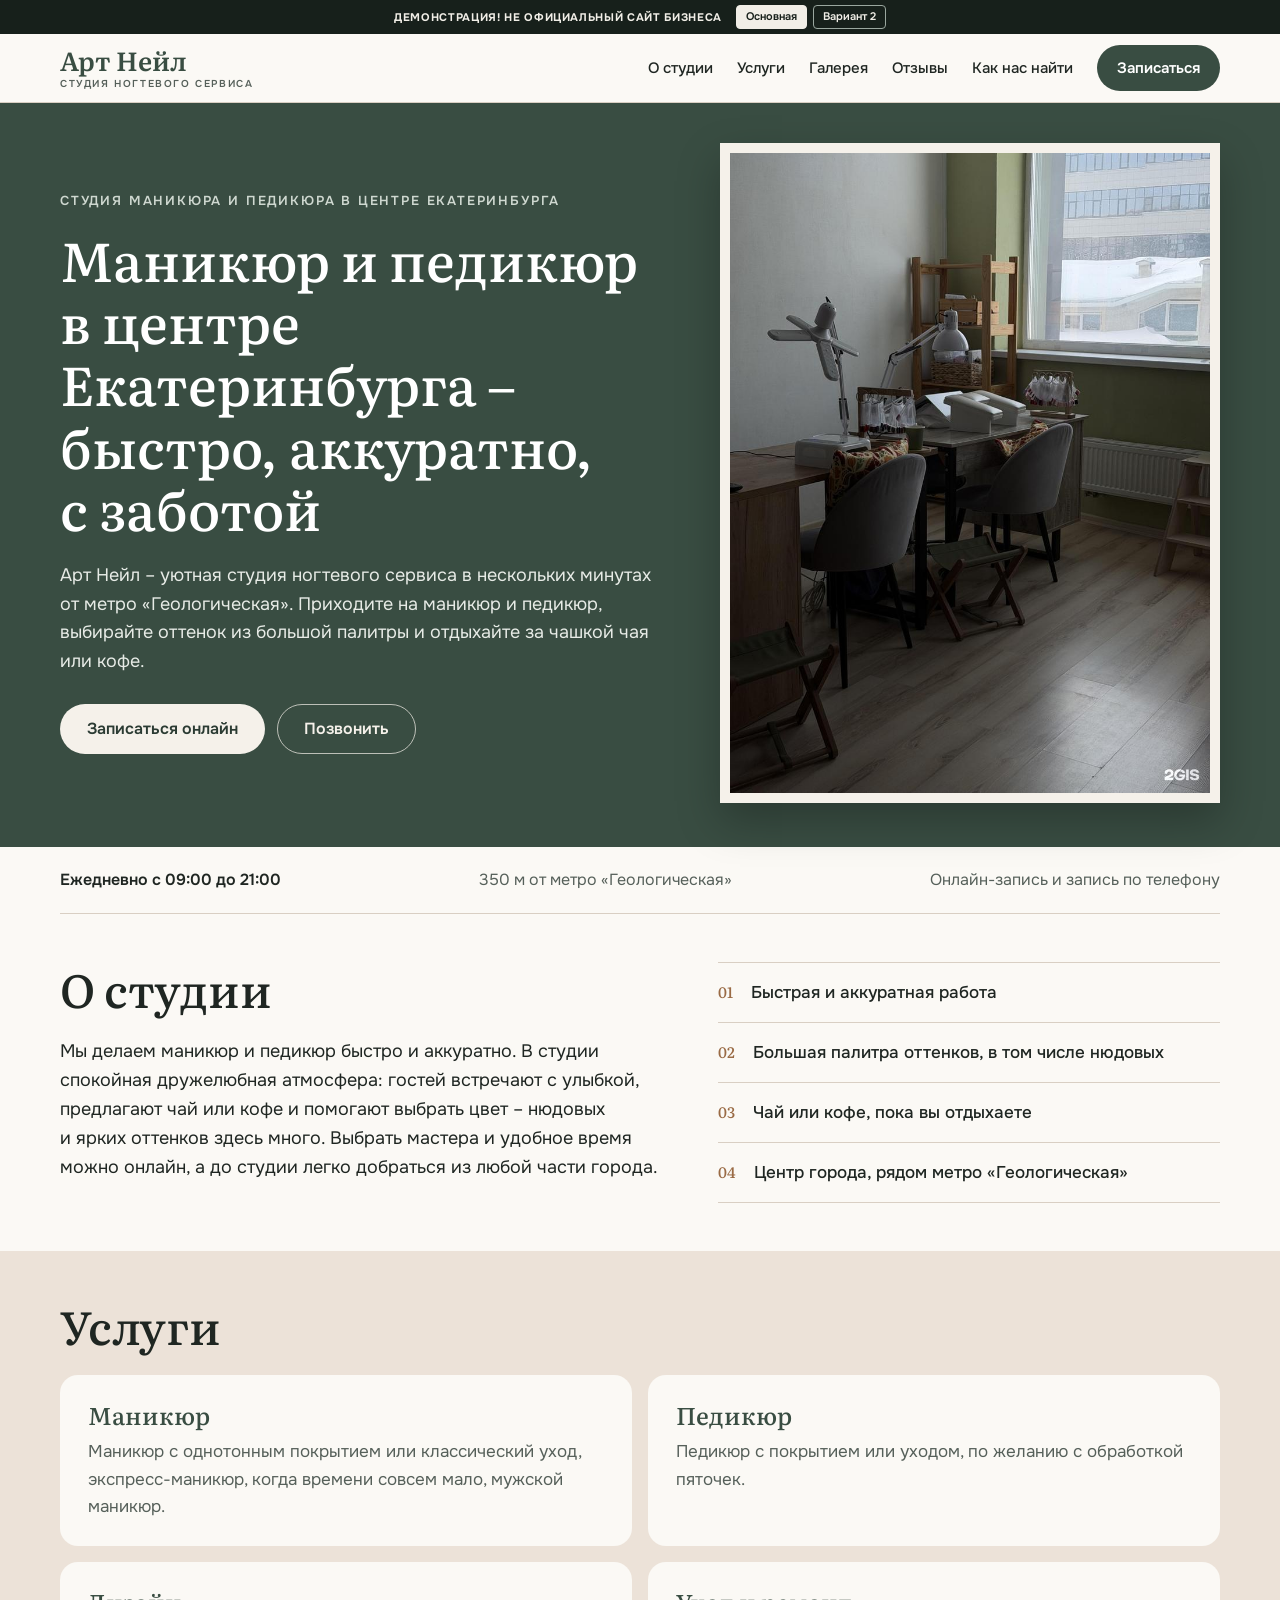
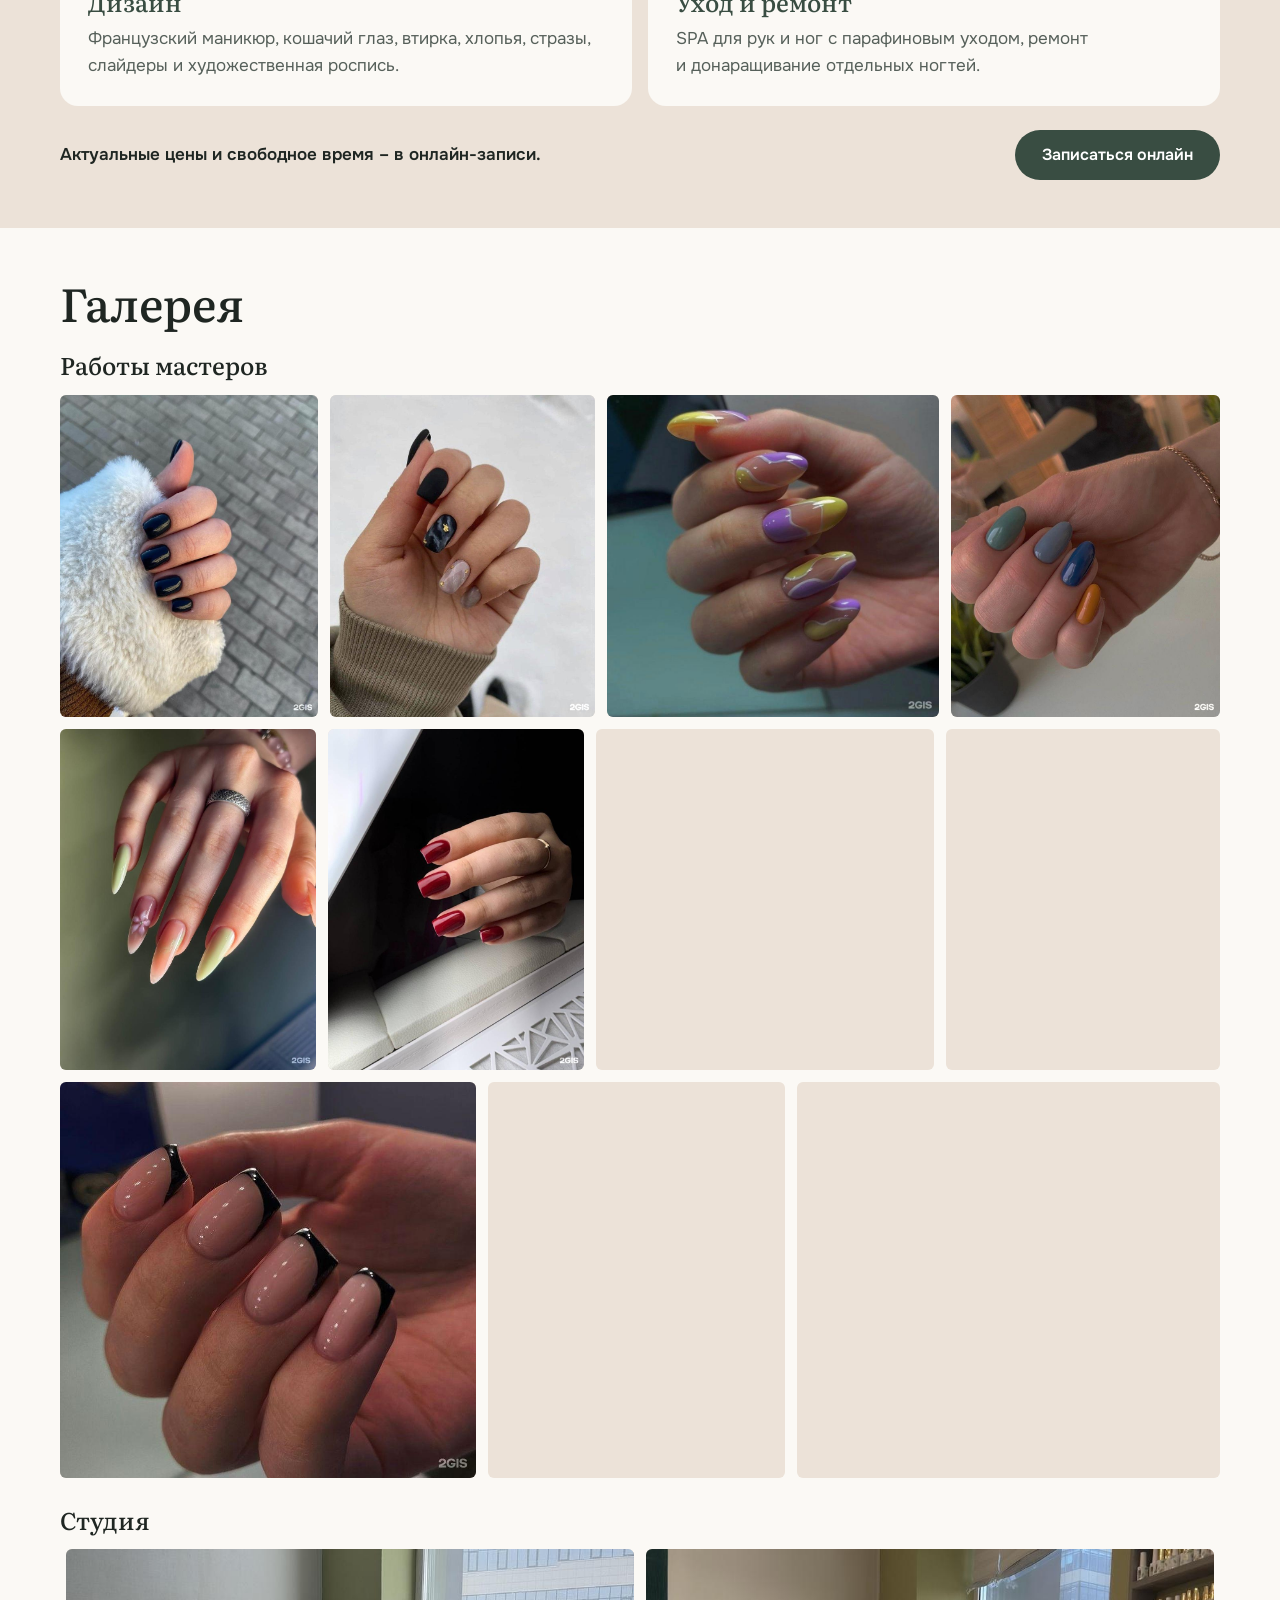
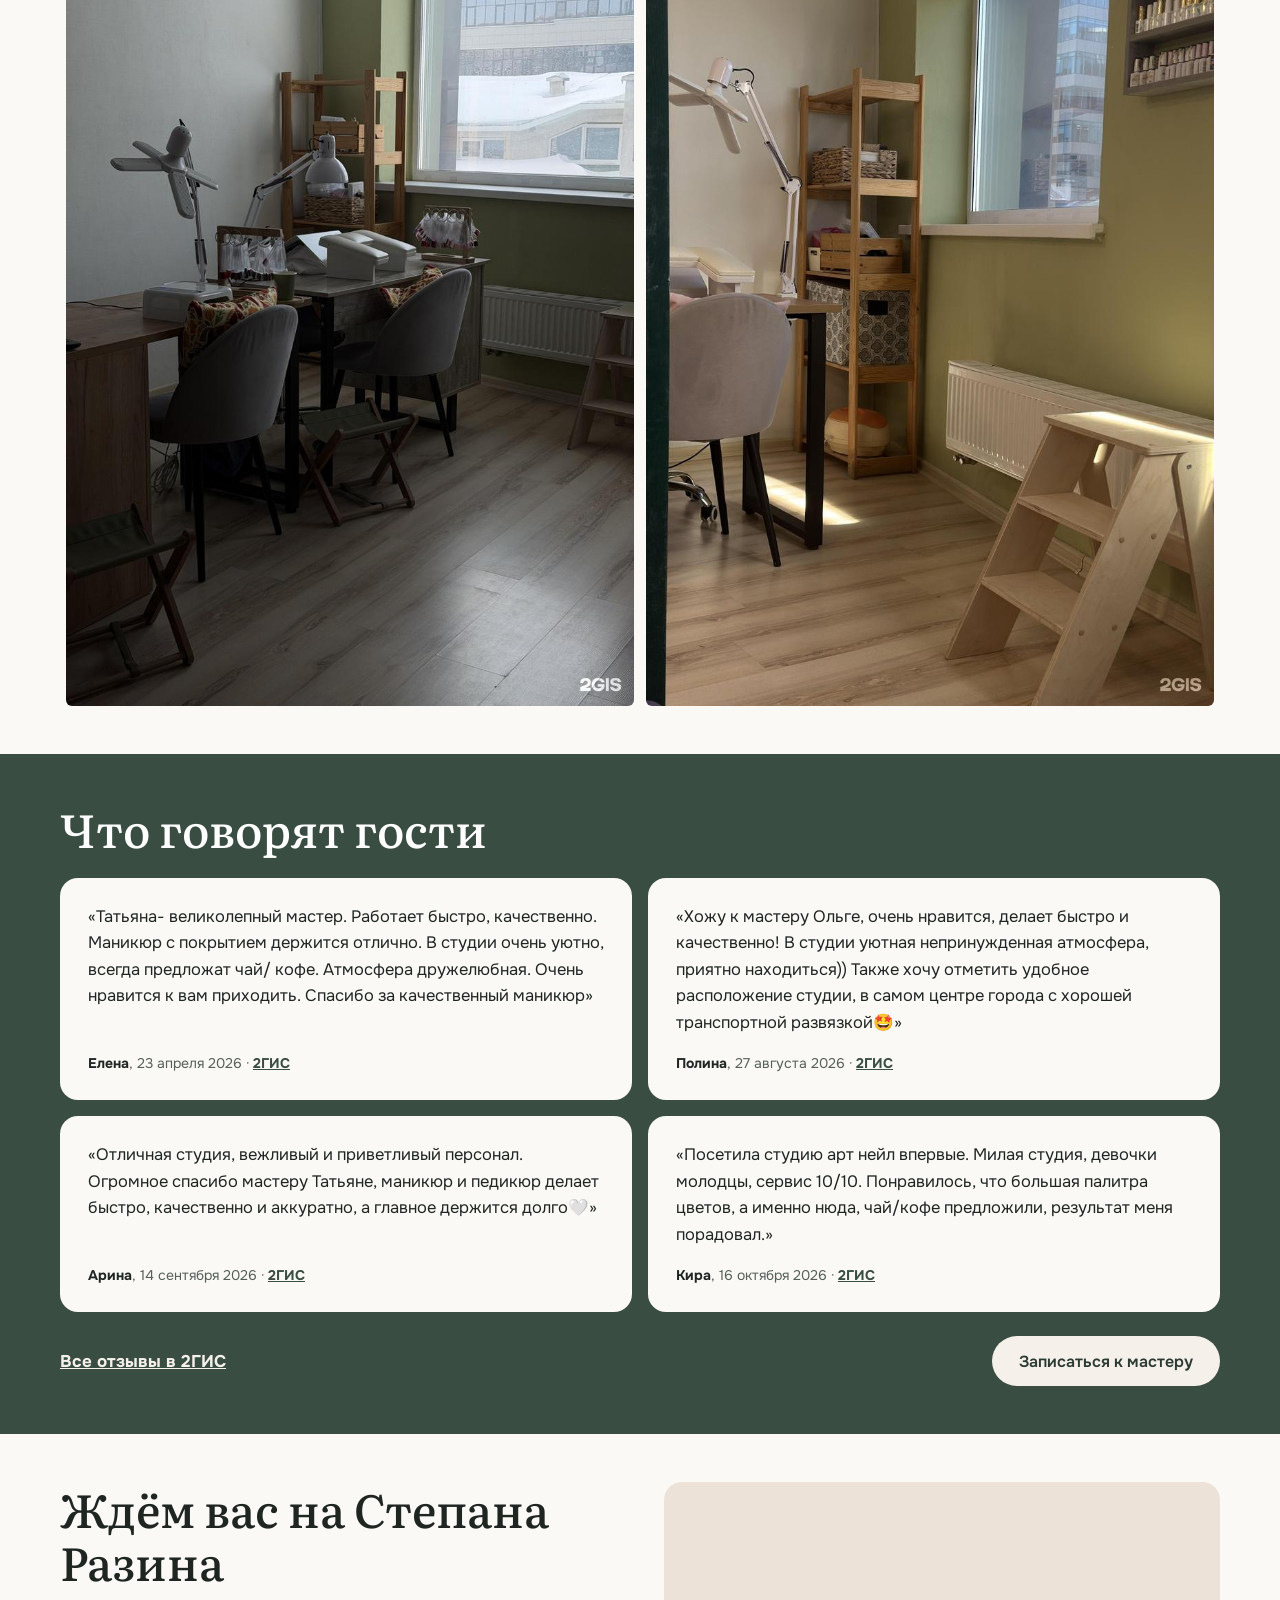
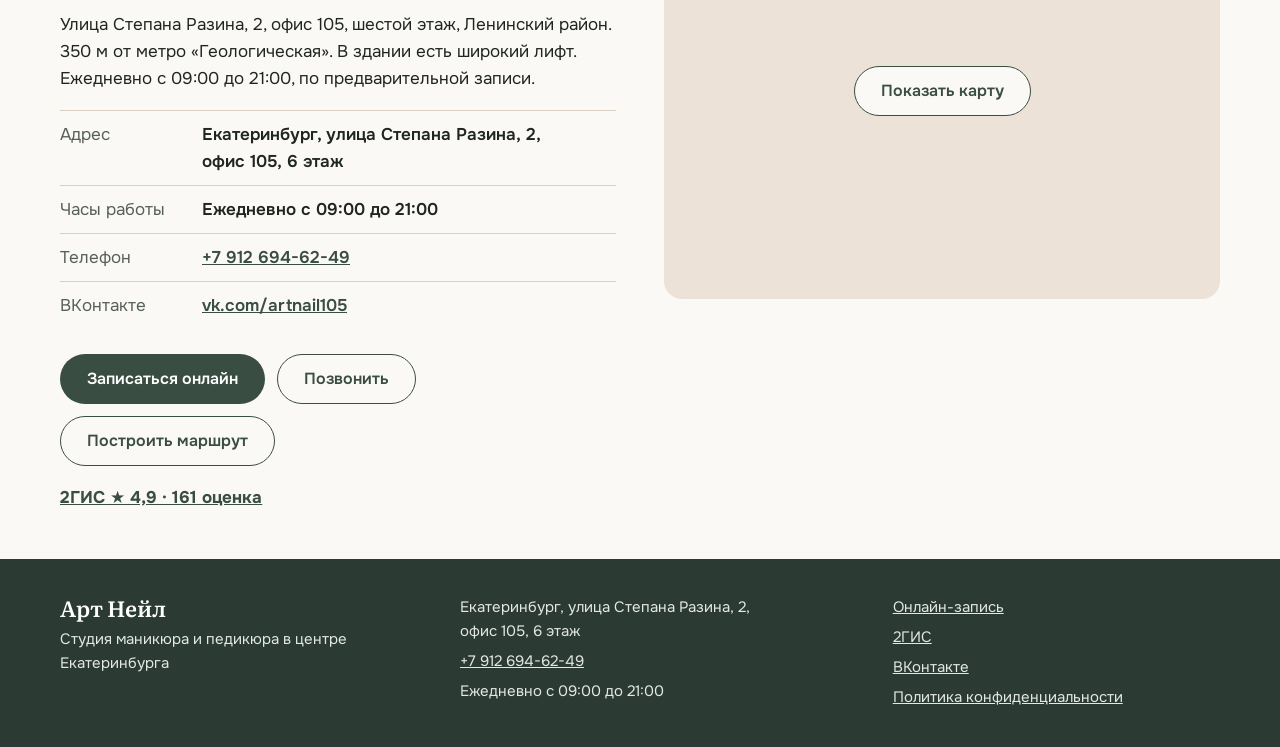
==== commit f3348879: "Demo site" ====
--- a/index.html
+++ b/index.html
@@ -19,11 +19,11 @@
 <div class="strip" id="strip"><p class="strip-t">ДЕМОНСТРАЦИЯ! НЕ ОФИЦИАЛЬНЫЙ САЙТ БИЗНЕСА</p><nav class="strip-sw" aria-label="Версии сайта"><a class="strip-v" href="./" aria-current="page"><span class="full">Основная</span><span class="short" aria-hidden="true">1</span><span class="vh">Основная</span></a><a class="strip-v" href="./v2/"><span class="full">Вариант 2</span><span class="short" aria-hidden="true">2</span><span class="vh">Вариант 2</span></a></nav></div>
 <header class="head" id="head"><div class="head-in">
 <a class="brand" href="./" aria-label="Арт Нейл, на главную"><span class="brand-n">Арт Нейл</span><span class="brand-s">студия ногтевого сервиса</span></a>
-<nav class="menu" aria-label="Разделы"><ul><li><a href="#about">О&nbsp;студии</a></li><li><a href="#services">Услуги</a></li><li><a href="#reviews">Отзывы</a></li><li><a href="#contacts">Как нас найти</a></li></ul></nav>
+<nav class="menu" aria-label="Разделы"><ul><li><a href="#about">О&nbsp;студии</a></li><li><a href="#services">Услуги</a></li><li><a href="#gallery">Галерея</a></li><li><a href="#reviews">Отзывы</a></li><li><a href="#contacts">Как нас найти</a></li></ul></nav>
 <a class="head-cta" href="https://n218706.yclients.ru/" target="_blank" rel="noopener">Записаться</a>
 <button class="tog" type="button" aria-controls="sheet" aria-expanded="false" aria-label="Открыть меню"><span></span><span></span><span></span></button>
 </div></header>
-<div class="sheet" id="sheet" hidden><nav aria-label="Меню"><ul><li><a href="#about">О&nbsp;студии</a></li><li><a href="#services">Услуги</a></li><li><a href="#reviews">Отзывы</a></li><li><a href="#contacts">Как нас найти</a></li></ul></nav>
+<div class="sheet" id="sheet" hidden><nav aria-label="Меню"><ul><li><a href="#about">О&nbsp;студии</a></li><li><a href="#services">Услуги</a></li><li><a href="#gallery">Галерея</a></li><li><a href="#reviews">Отзывы</a></li><li><a href="#contacts">Как нас найти</a></li></ul></nav>
 <p class="sheet-nap">Екатеринбург, улица Степана Разина,&nbsp;2, офис&nbsp;105,&nbsp;6&nbsp;этаж<br><a href="tel:+79126946249">+7 912 694-62-49</a></p></div>
 <main id="main">
 <section class="hero"><div class="wrap hero-g">
@@ -33,8 +33,9 @@
 <p class="lead">Арт Нейл&nbsp;– уютная студия ногтевого сервиса в&nbsp;нескольких минутах от&nbsp;метро «Геологическая». Приходите на&nbsp;маникюр и&nbsp;педикюр, выбирайте оттенок из&nbsp;большой палитры и&nbsp;отдыхайте за&nbsp;чашкой чая или кофе.</p>
 <div class="btns"><a class="btn btn-cream" href="https://n218706.yclients.ru/" target="_blank" rel="noopener">Записаться онлайн</a><a class="btn btn-ghost" href="tel:+79126946249">Позвонить</a></div>
 </div>
-<ul class="hero-card"><li><span>Часы</span><b class="nw">Ежедневно с 09:00 до 21:00</b></li><li><span>Адрес</span><b>Улица Степана Разина,&nbsp;2, офис&nbsp;105,&nbsp;6&nbsp;этаж</b></li><li><span>Метро</span><b>350&nbsp;м&nbsp;от&nbsp;«Геологической»</b></li><li><span>Запись</span><b>Онлайн или по&nbsp;телефону</b></li></ul>
+<figure class="hero-ph"><img src="images/owner-interior-01.jpg" width="825" height="1100" alt="Рабочее место мастера с лампой, серые стулья, стеллаж и окно со снегом" decoding="async"></figure>
 </div></section>
+<ul class="facts wrap"><li><b class="nw">Ежедневно с 09:00 до 21:00</b></li><li>350&nbsp;м&nbsp;от&nbsp;метро «Геологическая»</li><li>Онлайн-запись и&nbsp;запись по&nbsp;телефону</li></ul>
 <section class="sec about"><div class="wrap about-g">
 <div><h2 id="about" class="fx">О&nbsp;студии</h2><p class="fx about-t">Мы делаем маникюр и&nbsp;педикюр быстро и&nbsp;аккуратно. В&nbsp;студии спокойная дружелюбная атмосфера: гостей встречают с&nbsp;улыбкой, предлагают чай или кофе и&nbsp;помогают выбрать цвет&nbsp;– нюдовых и&nbsp;ярких оттенков здесь много. Выбрать мастера и&nbsp;удобное время можно онлайн, а&nbsp;до&nbsp;студии легко добраться из&nbsp;любой части города.</p></div>
 <ol class="pts"><li class="fx"><span class="pt-n">01</span>Быстрая и&nbsp;аккуратная работа</li><li class="fx"><span class="pt-n">02</span>Большая палитра оттенков, в&nbsp;том числе нюдовых</li><li class="fx"><span class="pt-n">03</span>Чай или кофе, пока вы&nbsp;отдыхаете</li><li class="fx"><span class="pt-n">04</span>Центр города, рядом&nbsp;метро «Геологическая»</li></ol></div></section>
@@ -42,6 +43,13 @@
 <h2 id="services" class="fx">Услуги</h2>
 <div class="svcs"><div class="svc fx"><h3>Маникюр</h3><p>Маникюр с&nbsp;однотонным покрытием или классический уход, экспресс-маникюр, когда времени совсем мало, мужской маникюр.</p></div><div class="svc fx"><h3>Педикюр</h3><p>Педикюр с&nbsp;покрытием или уходом, по&nbsp;желанию с&nbsp;обработкой пяточек.</p></div><div class="svc fx"><h3>Дизайн</h3><p>Французский маникюр, кошачий глаз, втирка, хлопья, стразы, слайдеры и&nbsp;художественная роспись.</p></div><div class="svc fx"><h3>Уход и&nbsp;ремонт</h3><p>SPA для рук и&nbsp;ног с&nbsp;парафиновым уходом, ремонт и&nbsp;донаращивание отдельных ногтей.</p></div></div>
 <div class="serv-end fx"><p>Актуальные цены и&nbsp;свободное время&nbsp;– в&nbsp;онлайн-записи.</p><a class="btn btn-main" href="https://n218706.yclients.ru/" target="_blank" rel="noopener">Записаться онлайн</a></div>
+</div></section>
+<section class="sec gal"><div class="wrap">
+<h2 id="gallery" class="fx">Галерея</h2>
+<h3 class="sub fx">Работы мастеров</h3>
+<div class="jg"><div class="jg-row fx"><div class="jg-pair"><figure class="jg-i" style="--ar:0.8000"><img src="images/owner-work-01.jpg" width="880" height="1100" alt="Тёмно-синий гель-лак с золотой полоской фольги, рука на белом меху" loading="lazy" decoding="async"></figure><figure class="jg-i" style="--ar:0.8239"><img src="images/owner-work-02.jpg" width="828" height="1005" alt="Матовый чёрный маникюр с мраморным дизайном и золотыми хлопьями" loading="lazy" decoding="async"></figure></div><div class="jg-pair"><figure class="jg-i" style="--ar:1.0324"><img src="images/owner-work-05.jpg" width="828" height="802" alt="Маникюр с жёлтыми и фиолетовыми волнами" loading="lazy" decoding="async"></figure><figure class="jg-i" style="--ar:0.8347"><img src="images/owner-work-06.jpg" width="828" height="992" alt="Миндалевидные ногти разных цветов: серо-зелёный, серый, синий и горчичный" loading="lazy" decoding="async"></figure></div></div><div class="jg-row fx"><div class="jg-pair"><figure class="jg-i" style="--ar:0.7500"><img src="images/owner-work-03.jpg" width="825" height="1100" alt="Длинные заострённые ногти в бледно-зелёных и персиковых тонах с объёмным цветком" loading="lazy" decoding="async"></figure><figure class="jg-i" style="--ar:0.7500"><img src="images/owner-work-04.jpg" width="825" height="1100" alt="Глянцевый бордовый маникюр" loading="lazy" decoding="async"></figure></div><div class="jg-pair"><figure class="jg-i" style="--ar:0.9888"><img src="images/owner-work-09.jpg" width="880" height="890" alt="Оранжевый маникюр, на одном ногте рисунок лисы" loading="lazy" decoding="async"></figure><figure class="jg-i" style="--ar:0.8039"><img src="images/owner-work-08.jpg" width="828" height="1030" alt="Матовый оливковый маникюр, рука на бежевом вязаном свитере" loading="lazy" decoding="async"></figure></div></div><div class="jg-row fx"><div class="jg-pair"><figure class="jg-i" style="--ar:1.0534"><img src="images/owner-work-10.jpg" width="828" height="786" alt="Нюдовый маникюр с чёрным французским краем" loading="lazy" decoding="async"></figure><figure class="jg-i" style="--ar:0.7500"><img src="images/owner-work-11.jpg" width="825" height="1100" alt="Матовый голубой маникюр с мраморным акцентом" loading="lazy" decoding="async"></figure></div><div class="jg-pair"><figure class="jg-i" style="--ar:1.0712"><img src="images/owner-work-07.jpg" width="828" height="773" alt="Тёмно-синий маникюр с блёстками, на пальце кольцо" loading="lazy" decoding="async"></figure></div></div></div>
+<h3 class="sub fx">Студия</h3>
+<div class="tiles"><figure class="tile fx"><img src="images/owner-interior-01.jpg" width="825" height="1100" alt="Рабочее место мастера с лампой, серые стулья, стеллаж и окно со снегом" loading="lazy" decoding="async"></figure><figure class="tile fx"><img src="images/owner-interior-02.jpg" width="825" height="1100" alt="Угол студии с лампой и деревянными полками с корзинами" loading="lazy" decoding="async"></figure></div>
 </div></section>
 <section class="sec revs"><div class="wrap">
 <h2 id="reviews" class="fx">Что говорят гости</h2>
--- a/css/styles.css
+++ b/css/styles.css
@@ -64,13 +64,11 @@
 .eyebrow{font:600 13px/1.4 var(--sans);letter-spacing:.14em;text-transform:uppercase;color:#cfd8d0;margin-bottom:18px}
 .hero h1{font-size:clamp(32px,4.3vw,54px);color:#fff;margin-bottom:22px}
 .lead{font-size:18px;max-width:34em;color:#e7ebe6;margin-bottom:28px}
-.hero-card{list-style:none;margin:0;padding:8px 28px;width:min(400px,100%);background:var(--cream);color:var(--ink);border-radius:18px;box-shadow:0 18px 40px rgba(0,0,0,.2)}
-.hero-card li{display:flex;flex-direction:column;gap:2px;padding:16px 0;border-bottom:1px solid var(--line)}
-.hero-card li:last-child{border-bottom:0}
-.hero-card span{font:600 12px/1.3 var(--sans);letter-spacing:.12em;text-transform:uppercase;color:#9a6b45}
-.hero-card b{font:500 19px/1.35 var(--serif)}
-.hero-g{min-height:min(560px,calc(100vh - var(--top)))}
-@media(max-width:900px){.hero-g{grid-template-columns:1fr;gap:28px;padding:28px 0 36px;min-height:0}.hero-card{width:100%;padding:4px 22px}.hero-card li{padding:12px 0}.hero-card b{font-size:17px}.lead{font-size:17px}}
+.hero-ph{margin:0;padding:10px;background:var(--cream);box-shadow:0 18px 40px rgba(0,0,0,.25)}
+.hero-ph img{height:min(calc(100vh - var(--top) - 104px),640px);width:auto;max-width:none}
+.facts{list-style:none;display:flex;justify-content:space-between;gap:12px 28px;flex-wrap:wrap;padding:20px 0;margin:0 auto;border-bottom:1px solid var(--line);font-size:16px;color:var(--mut)}
+.facts b{color:var(--ink);font-weight:600}
+@media(max-width:900px){.hero-g{grid-template-columns:1fr;gap:28px;padding:28px 0 32px}.hero-ph{justify-self:center;padding:8px}.hero-ph img{height:auto;width:auto;max-width:100%;max-height:calc(100vh - var(--top) - 40px)}.facts{flex-direction:column;justify-content:flex-start}.lead{font-size:17px}}
 /* sections */
 .sec{padding:48px 0}
 .about-g{display:grid;grid-template-columns:1.2fr 1fr;gap:56px;align-items:start}
@@ -85,6 +83,17 @@
 .svc p{margin:0;color:var(--mut)}
 .serv-end{display:flex;flex-wrap:wrap;align-items:center;justify-content:space-between;gap:16px;margin-top:24px}
 .serv-end p{margin:0;font-weight:600}
+.sub{font-size:24px;margin:28px 0 16px}
+.gal h2+.sub{margin-top:4px}
+.jg{display:flex;flex-direction:column;gap:12px}
+.jg-row{display:flex;gap:12px}
+.jg-pair{display:contents}
+.jg-i{margin:0;flex:var(--ar) 1 0;aspect-ratio:var(--ar);background:var(--nude);overflow:hidden;border-radius:6px}
+.jg-i img{width:100%;height:100%;object-fit:contain}
+.tiles{display:grid;grid-template-columns:repeat(2,1fr);gap:12px;max-width:calc((100vh - var(--top) - 40px) * 1.5 + 12px);margin:0 auto}
+.tile{margin:0;aspect-ratio:3/4;overflow:hidden;border-radius:6px;background:var(--nude)}
+.tile img{width:100%;height:100%;object-fit:contain}
+@media(max-width:760px){.jg-row{flex-direction:column}.jg-pair{display:flex;gap:12px}}
 .revs{background:var(--green);color:var(--cream)}
 .revs h2{color:#fff}
 .quotes{display:grid;grid-template-columns:repeat(2,1fr);gap:16px}
